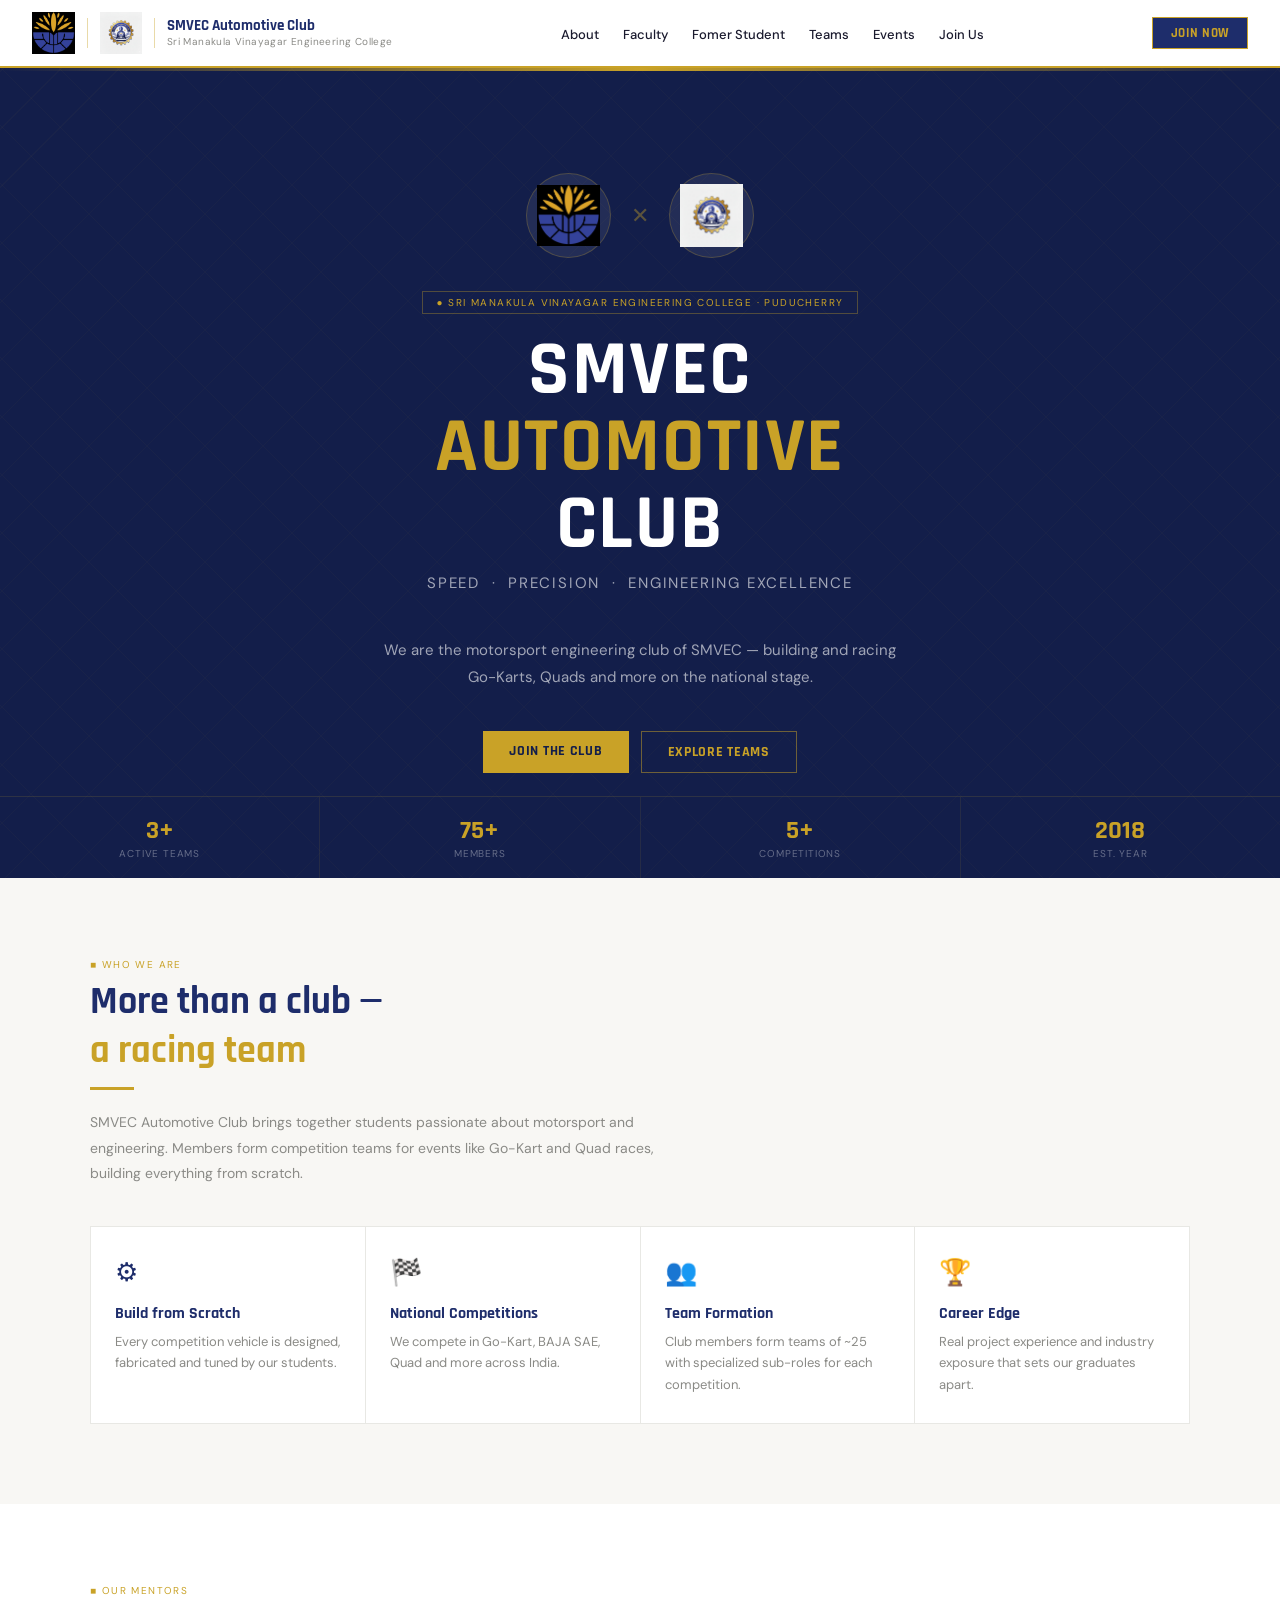
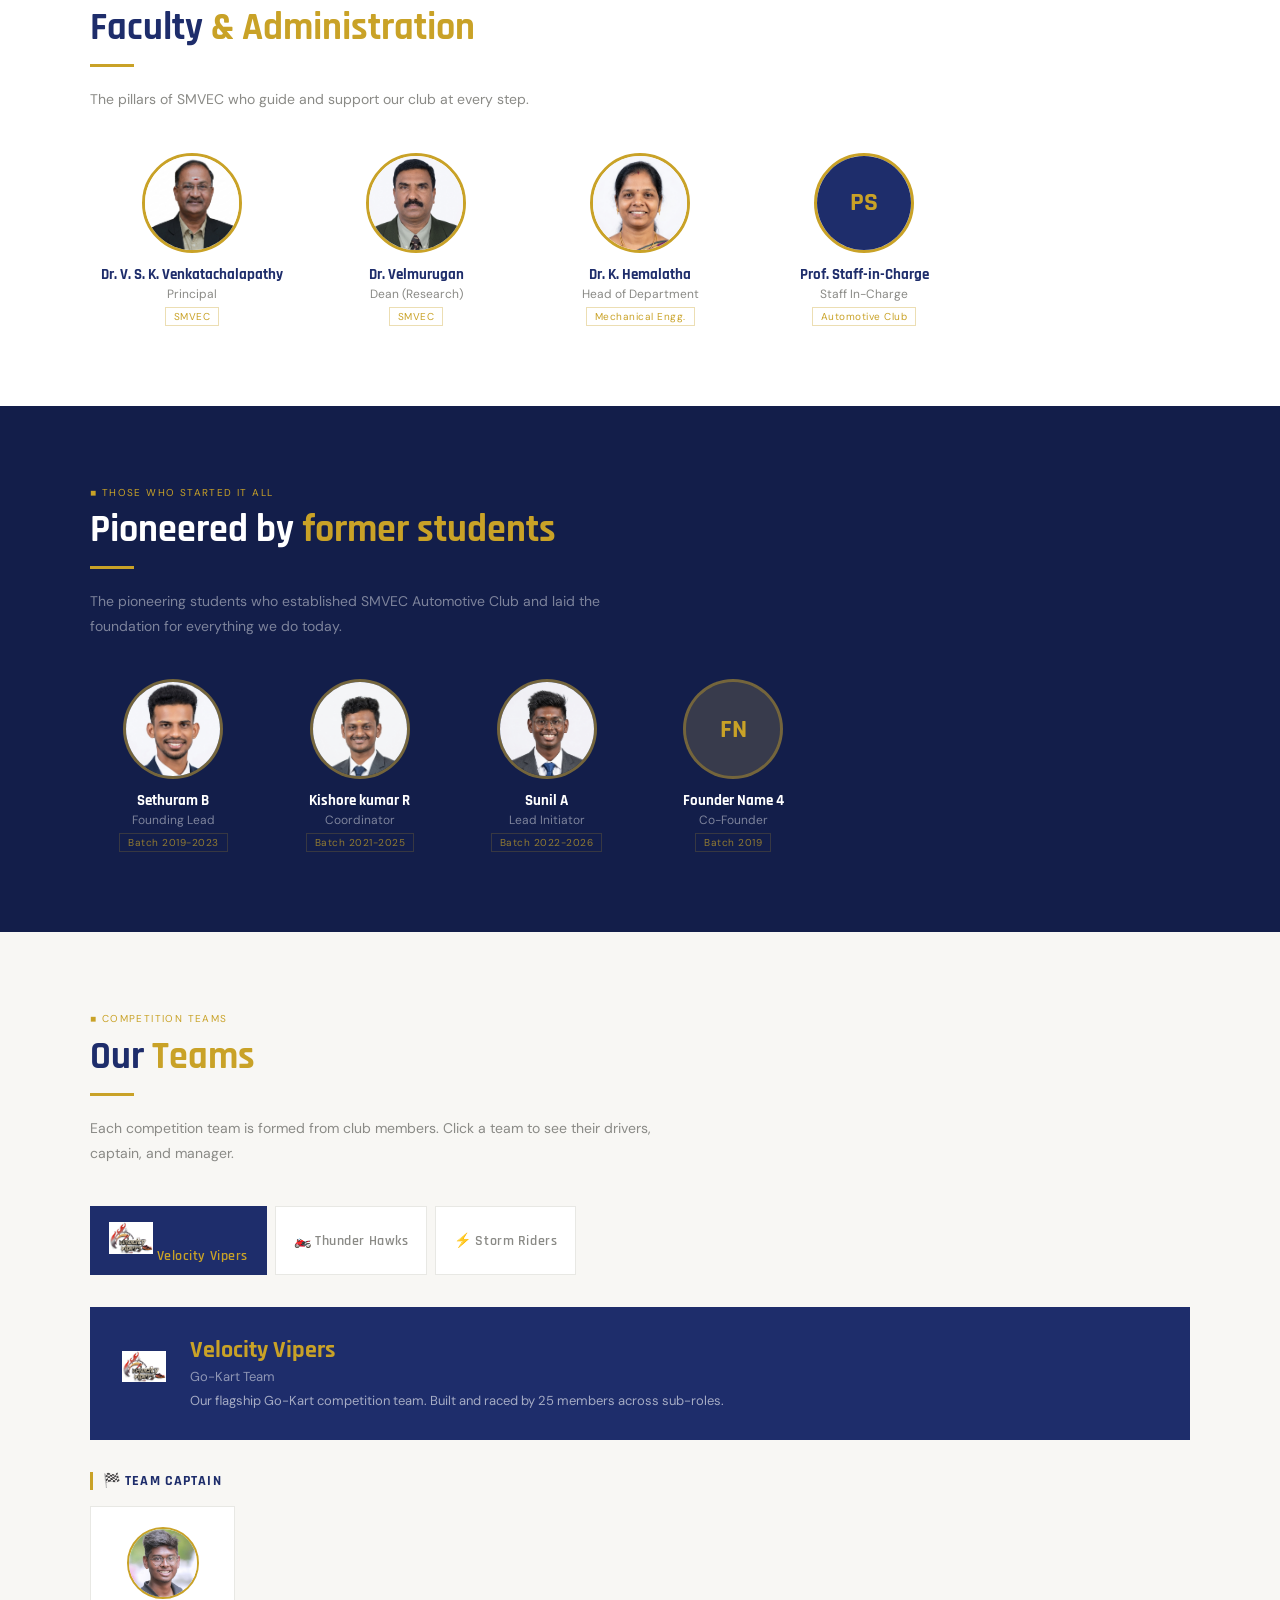
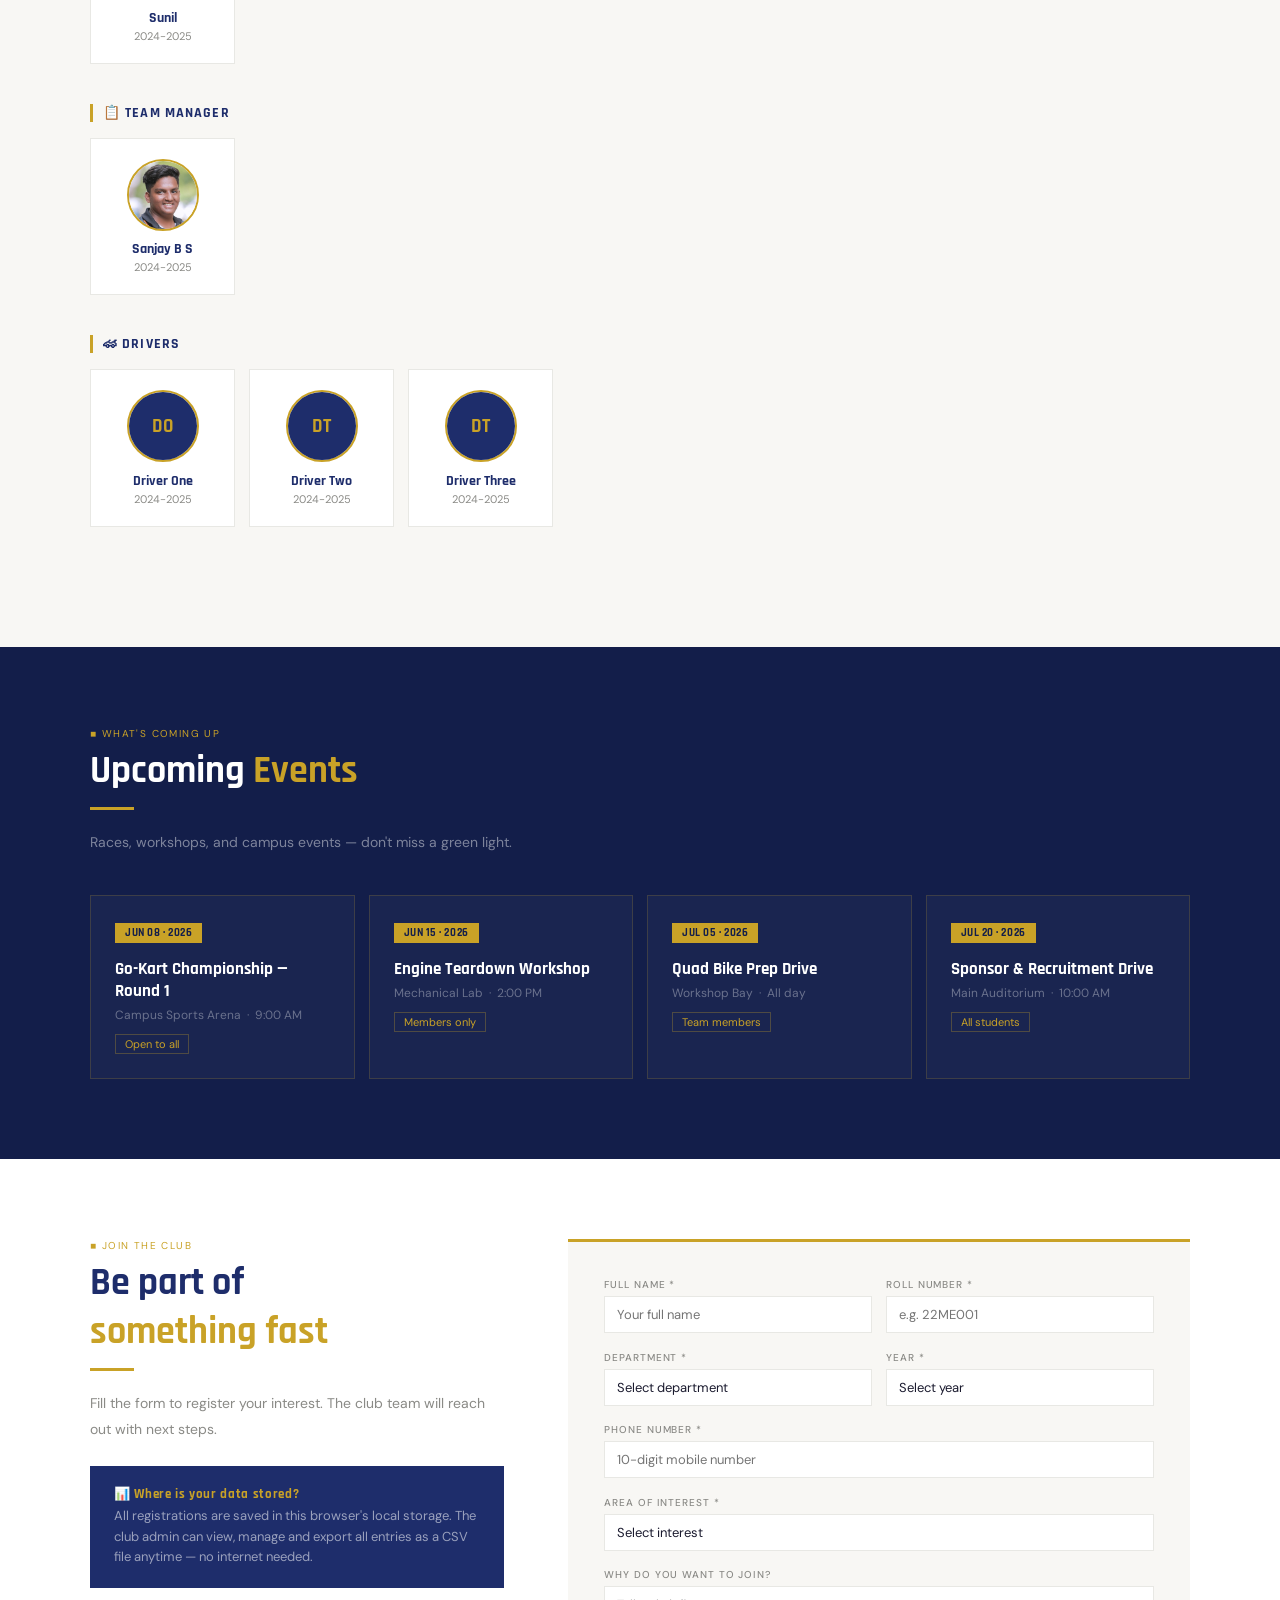
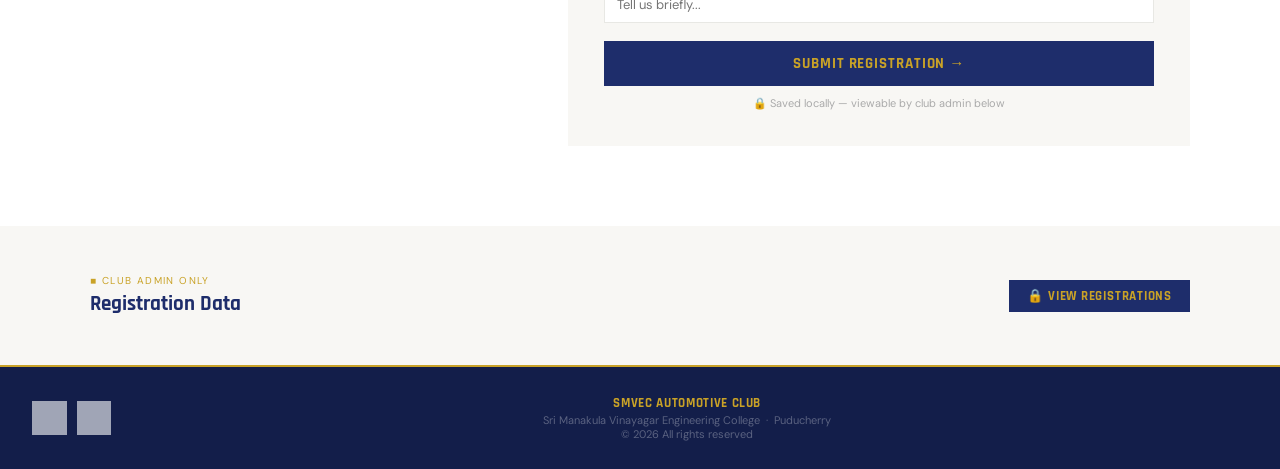
==== index.html @ b6ac3538 "Rename SMVEC_Automotive_Club.html to index.html" ====
<!DOCTYPE html>
<html lang="en">
<head>
<meta charset="UTF-8">
<meta name="viewport" content="width=device-width, initial-scale=1.0">
<title>SMVEC Automotive Club</title>
<link href="https://fonts.googleapis.com/css2?family=Rajdhani:wght@400;500;600;700&family=DM+Sans:wght@300;400;500&display=swap" rel="stylesheet">
<style>
:root {
  --navy: #1E2D6B;
  --navy-dark: #131e4a;
  --navy-light: #2a3d8f;
  --gold: #C9A227;
  --gold-light: #e8bf4a;
  --gold-pale: #fdf6e3;
  --white: #ffffff;
  --off-white: #f8f7f4;
  --gray-light: #e8e8e4;
  --gray-mid: #8a8a86;
  --text: #1a1a2e;
}
*{margin:0;padding:0;box-sizing:border-box;}
html{scroll-behavior:smooth;}
body{font-family:'DM Sans',sans-serif;background:var(--white);color:var(--text);overflow-x:hidden;}

/* NAV */
nav{
  position:fixed;top:0;left:0;right:0;z-index:1000;
  background:rgba(255,255,255,0.97);
  border-bottom:2px solid var(--gold);
  padding:0 2rem;
  display:flex;align-items:center;justify-content:space-between;
  height:68px;backdrop-filter:blur(8px);
}
.nav-left{display:flex;align-items:center;gap:12px;}
.nav-left img{height:42px;width:auto;object-fit:contain;}
.nav-sep{width:1px;height:30px;background:var(--gold);opacity:0.4;}
.nav-title{display:flex;flex-direction:column;}
.nav-title .cn{font-family:'Rajdhani',sans-serif;font-weight:700;font-size:15px;color:var(--navy);line-height:1.1;}
.nav-title .cc{font-size:10px;color:var(--gray-mid);letter-spacing:0.04em;}
.nav-links{display:flex;gap:1.5rem;list-style:none;}
.nav-links a{font-size:13px;font-weight:500;color:var(--text);text-decoration:none;transition:color 0.2s;}
.nav-links a:hover{color:var(--gold);}
.nav-cta{background:var(--navy);color:var(--gold);border:1px solid var(--gold);padding:7px 18px;font-family:'Rajdhani',sans-serif;font-weight:700;font-size:13px;letter-spacing:0.05em;cursor:pointer;text-decoration:none;transition:all 0.2s;}
.nav-cta:hover{background:var(--gold);color:var(--navy);}

/* HERO */
.hero{margin-top:68px;min-height:90vh;background:var(--navy-dark);position:relative;display:flex;align-items:center;justify-content:center;overflow:hidden;}
.hero-bg{position:absolute;inset:0;background-image:repeating-linear-gradient(45deg,transparent,transparent 40px,rgba(201,162,39,0.03) 40px,rgba(201,162,39,0.03) 41px),repeating-linear-gradient(-45deg,transparent,transparent 40px,rgba(201,162,39,0.03) 40px,rgba(201,162,39,0.03) 41px);}
.hero-topbar{position:absolute;top:0;left:0;right:0;height:3px;background:linear-gradient(90deg,transparent,var(--gold),transparent);}
.hero-content{position:relative;z-index:2;text-align:center;padding:4rem 2rem;max-width:820px;}
.hero-logos{display:flex;align-items:center;justify-content:center;gap:20px;margin-bottom:2rem;}
.hlw{width:85px;height:85px;background:rgba(255,255,255,0.07);border:1px solid rgba(201,162,39,0.25);border-radius:50%;display:flex;align-items:center;justify-content:center;padding:10px;}
.hlw img{width:100%;height:100%;object-fit:contain;}
.hero-x{color:var(--gold);font-size:22px;opacity:0.4;}
.hero-badge{display:inline-block;font-size:10px;letter-spacing:0.14em;color:var(--gold);border:1px solid rgba(201,162,39,0.35);padding:4px 14px;margin-bottom:1.2rem;text-transform:uppercase;}
.hero h1{font-family:'Rajdhani',sans-serif;font-weight:700;font-size:clamp(2.6rem,6vw,5rem);color:var(--white);line-height:1.0;margin-bottom:0.4rem;letter-spacing:0.02em;}
.hero h1 span{color:var(--gold);}
.hero-sub{font-size:12px;color:rgba(255,255,255,0.4);letter-spacing:0.12em;text-transform:uppercase;margin-bottom:1.2rem;}
.hero p{font-size:15px;color:rgba(255,255,255,0.6);line-height:1.8;max-width:540px;margin:0 auto 2.5rem;}
.hero-btns{display:flex;gap:12px;justify-content:center;flex-wrap:wrap;}
.btn-gold{background:var(--gold);color:var(--navy-dark);border:none;padding:11px 26px;font-family:'Rajdhani',sans-serif;font-weight:700;font-size:14px;letter-spacing:0.05em;cursor:pointer;text-decoration:none;display:inline-block;transition:all 0.2s;}
.btn-gold:hover{background:var(--gold-light);transform:translateY(-1px);}
.btn-ghost{background:transparent;color:var(--gold);border:1px solid rgba(201,162,39,0.5);padding:11px 26px;font-family:'Rajdhani',sans-serif;font-weight:700;font-size:14px;letter-spacing:0.05em;cursor:pointer;text-decoration:none;display:inline-block;transition:all 0.2s;}
.btn-ghost:hover{background:rgba(201,162,39,0.08);}
.hero-stats{position:absolute;bottom:0;left:0;right:0;display:flex;border-top:1px solid rgba(201,162,39,0.15);}
.hstat{flex:1;padding:1.1rem;text-align:center;border-right:1px solid rgba(201,162,39,0.1);}
.hstat:last-child{border-right:none;}
.hstat-n{font-family:'Rajdhani',sans-serif;font-weight:700;font-size:26px;color:var(--gold);}
.hstat-l{font-size:10px;color:rgba(255,255,255,0.35);letter-spacing:0.08em;text-transform:uppercase;}

/* COMMON SECTION */
.sec{padding:5rem 2rem;}
.sec-inner{max-width:1100px;margin:0 auto;}
.sec-tag{font-size:10px;letter-spacing:0.14em;text-transform:uppercase;color:var(--gold);margin-bottom:0.4rem;}
.sec-title{font-family:'Rajdhani',sans-serif;font-weight:700;font-size:clamp(1.8rem,3vw,2.5rem);color:var(--navy);margin-bottom:0.75rem;}
.sec-title span{color:var(--gold);}
.sec-line{width:44px;height:3px;background:var(--gold);margin:0.75rem 0 1.25rem;}
.sec-desc{font-size:14px;color:var(--gray-mid);line-height:1.8;max-width:580px;margin-bottom:2.5rem;}

/* ABOUT */
.about-sec{background:var(--off-white);}
.about-grid{display:grid;grid-template-columns:repeat(auto-fit,minmax(210px,1fr));gap:1px;background:var(--gray-light);border:1px solid var(--gray-light);}
.acard{background:var(--white);padding:1.75rem 1.5rem;transition:all 0.25s;cursor:default;}
.acard:hover{background:var(--navy);}
.acard:hover .acard-title{color:var(--gold);}
.acard:hover .acard-desc{color:rgba(255,255,255,0.55);}
.acard:hover .acard-icon{color:var(--gold-light);}
.acard-icon{font-size:26px;margin-bottom:0.9rem;color:var(--navy);transition:color 0.25s;}
.acard-title{font-family:'Rajdhani',sans-serif;font-weight:700;font-size:16px;color:var(--navy);margin-bottom:0.4rem;transition:color 0.25s;}
.acard-desc{font-size:13px;color:var(--gray-mid);line-height:1.65;transition:color 0.25s;}

/* FACULTY */
.faculty-sec{background:var(--white);}
.faculty-grid{display:grid;grid-template-columns:repeat(auto-fill,minmax(170px,1fr));gap:20px;}
.faculty-card{text-align:center;}
.photo-wrap{width:100px;height:100px;border-radius:50%;margin:0 auto 0.75rem;overflow:hidden;border:3px solid var(--gold);background:var(--off-white);display:flex;align-items:center;justify-content:center;position:relative;}
.photo-wrap img{width:100%;height:100%;object-fit:cover;}
.photo-placeholder{width:100%;height:100%;display:flex;align-items:center;justify-content:center;font-family:'Rajdhani',sans-serif;font-weight:700;font-size:26px;color:var(--gold);background:var(--navy);}
.fc-name{font-family:'Rajdhani',sans-serif;font-weight:700;font-size:15px;color:var(--navy);}
.fc-role{font-size:12px;color:var(--gray-mid);margin-top:2px;}
.fc-badge{display:inline-block;font-size:10px;color:var(--gold);border:1px solid rgba(201,162,39,0.35);padding:2px 8px;margin-top:5px;letter-spacing:0.05em;}

/* FOUNDERS */
.founders-sec{background:var(--navy-dark);}
.founders-sec .sec-title{color:var(--white);}
.founders-sec .sec-desc{color:rgba(255,255,255,0.45);}
.founders-grid{display:grid;grid-template-columns:repeat(auto-fill,minmax(150px,1fr));gap:20px;}
.founder-card{text-align:center;}
.founder-card .photo-wrap{border-color:rgba(201,162,39,0.5);background:rgba(255,255,255,0.05);}
.founder-card .photo-placeholder{background:rgba(201,162,39,0.15);color:var(--gold);}
.founder-card .fc-name{color:var(--white);}
.founder-card .fc-role{color:rgba(255,255,255,0.45);}
.founder-card .fc-badge{color:rgba(201,162,39,0.7);border-color:rgba(201,162,39,0.2);}

/* TEAMS */
.teams-sec{background:var(--off-white);}
.comp-tabs{display:flex;gap:8px;margin-bottom:2rem;flex-wrap:wrap;}
.comp-tab{padding:9px 18px;font-family:'Rajdhani',sans-serif;font-weight:600;font-size:14px;letter-spacing:0.04em;cursor:pointer;border:1px solid var(--gray-light);background:var(--white);color:var(--gray-mid);transition:all 0.2s;}
.comp-tab.active{background:var(--navy);color:var(--gold);border-color:var(--navy);}
.comp-tab:hover:not(.active){border-color:var(--gold);color:var(--navy);}
.comp-panel{display:none;}
.comp-panel.active{display:block;}
.comp-header{background:var(--navy);padding:1.75rem 2rem;margin-bottom:2rem;display:flex;align-items:center;gap:1.5rem;flex-wrap:wrap;}
.comp-header-icon{font-size:42px;}
.comp-header-info .comp-name{font-family:'Rajdhani',sans-serif;font-weight:700;font-size:24px;color:var(--gold);}
.comp-header-info .comp-type{font-size:13px;color:rgba(255,255,255,0.5);margin-top:3px;}
.comp-header-info .comp-desc{font-size:13px;color:rgba(255,255,255,0.6);margin-top:6px;max-width:580px;line-height:1.6;}
.subteam-section{margin-bottom:2.5rem;}
.subteam-label{font-family:'Rajdhani',sans-serif;font-weight:700;font-size:14px;letter-spacing:0.08em;text-transform:uppercase;color:var(--navy);border-left:3px solid var(--gold);padding-left:10px;margin-bottom:1rem;}
.members-grid{display:grid;grid-template-columns:repeat(auto-fill,minmax(140px,1fr));gap:14px;}
.mcard{background:var(--white);border:1px solid var(--gray-light);padding:1.25rem 1rem;text-align:center;transition:all 0.2s;}
.mcard:hover{border-color:var(--gold);transform:translateY(-2px);box-shadow:0 4px 14px rgba(201,162,39,0.1);}
.mcard .photo-wrap{width:72px;height:72px;border-width:2px;}
.mcard .photo-placeholder{font-size:20px;}
.mcard .fc-name{font-size:14px;}
.mcard .fc-role{font-size:11px;}
.mcard .fc-badge{font-size:10px;padding:2px 6px;}

/* EVENTS */
.events-sec{background:var(--navy-dark);}
.events-sec .sec-title{color:var(--white);}
.events-sec .sec-desc{color:rgba(255,255,255,0.45);}
.events-grid{display:grid;grid-template-columns:repeat(auto-fit,minmax(260px,1fr));gap:14px;}
.ecard{border:1px solid rgba(201,162,39,0.2);padding:1.5rem;background:rgba(255,255,255,0.03);transition:all 0.2s;}
.ecard:hover{border-color:var(--gold);background:rgba(201,162,39,0.05);}
.edate{display:inline-block;background:var(--gold);color:var(--navy-dark);font-family:'Rajdhani',sans-serif;font-weight:700;font-size:11px;padding:3px 10px;letter-spacing:0.05em;margin-bottom:0.9rem;}
.etitle{font-family:'Rajdhani',sans-serif;font-weight:700;font-size:17px;color:var(--white);margin-bottom:0.3rem;}
.emeta{font-size:12px;color:rgba(255,255,255,0.35);margin-bottom:0.6rem;}
.etag{font-size:11px;color:var(--gold);border:1px solid rgba(201,162,39,0.3);padding:2px 9px;display:inline-block;}

/* REGISTER */
.reg-sec{background:var(--white);}
.reg-wrap{display:grid;grid-template-columns:1fr 1.5fr;gap:4rem;align-items:start;}
.reg-info .sec-title{color:var(--navy);}
.reg-note{background:var(--navy);padding:1.25rem 1.5rem;margin-top:1.5rem;}
.reg-note strong{font-family:'Rajdhani',sans-serif;font-size:13px;color:var(--gold);display:block;letter-spacing:0.05em;margin-bottom:4px;}
.reg-note p{font-size:13px;color:rgba(255,255,255,0.55);margin:0;line-height:1.6;}
.form-card{background:var(--off-white);padding:2.25rem;border-top:3px solid var(--gold);}
.frow{display:grid;grid-template-columns:1fr 1fr;gap:14px;}
.fg{margin-bottom:1.1rem;}
.flabel{font-size:10px;font-weight:500;letter-spacing:0.09em;text-transform:uppercase;color:var(--gray-mid);display:block;margin-bottom:5px;}
.finput,.fselect{width:100%;padding:9px 12px;border:1px solid var(--gray-light);background:var(--white);font-size:13px;color:var(--text);font-family:'DM Sans',sans-serif;outline:none;transition:border-color 0.2s;appearance:none;border-radius:0;}
.finput:focus,.fselect:focus{border-color:var(--gold);}
.fsub{width:100%;padding:13px;background:var(--navy);color:var(--gold);border:none;font-family:'Rajdhani',sans-serif;font-weight:700;font-size:15px;letter-spacing:0.06em;cursor:pointer;transition:all 0.2s;}
.fsub:hover{background:var(--gold);color:var(--navy);}
.fsub:disabled{opacity:0.5;cursor:not-allowed;}
.fsuccess{display:none;text-align:center;padding:2.5rem 1.5rem;background:#f0faf4;border:1px solid #b8e5cc;}
.fsuccess .ck{font-size:44px;margin-bottom:0.5rem;}
.fsuccess h3{font-family:'Rajdhani',sans-serif;font-weight:700;font-size:22px;color:#1a6b3a;}
.fsuccess p{font-size:13px;color:#3a8a54;margin-top:5px;}

/* ADMIN PANEL */
.admin-sec{background:var(--off-white);padding:3rem 2rem;}
.admin-inner{max-width:1100px;margin:0 auto;}
.admin-toggle{font-family:'Rajdhani',sans-serif;font-weight:700;font-size:13px;letter-spacing:0.06em;background:var(--navy);color:var(--gold);border:none;padding:8px 18px;cursor:pointer;}
.admin-panel{display:none;margin-top:1.5rem;}
.admin-panel.open{display:block;}
.reg-table{width:100%;border-collapse:collapse;font-size:13px;background:var(--white);}
.reg-table th{background:var(--navy);color:var(--gold);font-family:'Rajdhani',sans-serif;font-weight:700;font-size:12px;letter-spacing:0.07em;padding:10px 12px;text-align:left;}
.reg-table td{padding:9px 12px;border-bottom:1px solid var(--gray-light);color:var(--text);vertical-align:top;}
.reg-table tr:hover td{background:var(--gold-pale);}
.admin-actions{display:flex;gap:10px;margin-bottom:1rem;flex-wrap:wrap;}
.admin-btn{font-family:'Rajdhani',sans-serif;font-weight:700;font-size:12px;letter-spacing:0.06em;padding:7px 16px;border:none;cursor:pointer;}
.admin-btn.clear{background:#c0392b;color:#fff;}
.admin-btn.export{background:var(--navy);color:var(--gold);}
.admin-empty{text-align:center;padding:2rem;color:var(--gray-mid);font-size:14px;}

/* FOOTER */
footer{background:var(--navy-dark);border-top:2px solid var(--gold);padding:1.75rem 2rem;display:flex;align-items:center;justify-content:space-between;flex-wrap:wrap;gap:1rem;}
.footer-logos{display:flex;align-items:center;gap:10px;}
.footer-logos img{height:34px;object-fit:contain;filter:brightness(0) invert(1);opacity:0.6;}
.footer-text{font-size:11px;color:rgba(255,255,255,0.3);text-align:center;flex:1;}
.footer-text strong{color:var(--gold);font-family:'Rajdhani',sans-serif;font-size:13px;letter-spacing:0.05em;display:block;margin-bottom:2px;}

@media(max-width:768px){
  .nav-links{display:none;}
  .reg-wrap{grid-template-columns:1fr;gap:2rem;}
  .frow{grid-template-columns:1fr;}
  .hero-stats{position:static;flex-wrap:wrap;}
  .hstat{flex:1 1 50%;}
}
</style>
</head>
<body>

<!-- NAV -->
<nav>
  <div class="nav-left">
    <img src="[data-uri]" alt="SMVEC">
    <div class="nav-sep"></div>
    <img src="[data-uri]" alt="Club">
    <div class="nav-sep"></div>
    <div class="nav-title">
      <span class="cn">SMVEC Automotive Club</span>
      <span class="cc">Sri Manakula Vinayagar Engineering College</span>
    </div>
  </div>
  <ul class="nav-links">
    <li><a href="#about">About</a></li>
    <li><a href="#faculty">Faculty</a></li>
    <li><a href="#founders">Fomer Student</a></li>
    <li><a href="#teams">Teams</a></li>
    <li><a href="#events">Events</a></li>
    <li><a href="#register">Join Us</a></li>
  </ul>
  <a href="#register" class="nav-cta">JOIN NOW</a>
</nav>

<!-- HERO -->
<section class="hero" id="home">
  <div class="hero-bg"></div>
  <div class="hero-topbar"></div>
  <div class="hero-content">
    <div class="hero-logos">
      <div class="hlw"><img src="[data-uri]" alt="SMVEC"></div>
      <span class="hero-x">&#10005;</span>
      <div class="hlw"><img src="[data-uri]" alt="Club"></div>
    </div>
    <div class="hero-badge">&#9679; Sri Manakula Vinayagar Engineering College · Puducherry</div>
    <h1>SMVEC<br><span>AUTOMOTIVE</span><br>CLUB</h1>
    <p class="hero-sub">Speed &nbsp;·&nbsp; Precision &nbsp;·&nbsp; Engineering Excellence</p>
    <p>We are the motorsport engineering club of SMVEC — building and racing Go-Karts, Quads and more on the national stage.</p>
    <div class="hero-btns">
      <a href="#register" class="btn-gold">JOIN THE CLUB</a>
      <a href="#teams" class="btn-ghost">EXPLORE TEAMS</a>
    </div>
  </div>
  <div class="hero-stats">
    <div class="hstat"><div class="hstat-n">3+</div><div class="hstat-l">Active Teams</div></div>
    <div class="hstat"><div class="hstat-n">75+</div><div class="hstat-l">Members</div></div>
    <div class="hstat"><div class="hstat-n">5+</div><div class="hstat-l">Competitions</div></div>
    <div class="hstat"><div class="hstat-n">2018</div><div class="hstat-l">Est. Year</div></div>
  </div>
</section>

<!-- ABOUT -->
<section class="sec about-sec" id="about">
  <div class="sec-inner">
    <div class="sec-tag">&#9632; Who we are</div>
    <h2 class="sec-title">More than a club —<br><span>a racing team</span></h2>
    <div class="sec-line"></div>
    <p class="sec-desc">SMVEC Automotive Club brings together students passionate about motorsport and engineering. Members form competition teams for events like Go-Kart and Quad races, building everything from scratch.</p>
    <div class="about-grid">
      <div class="acard"><div class="acard-icon">&#9881;</div><div class="acard-title">Build from Scratch</div><div class="acard-desc">Every competition vehicle is designed, fabricated and tuned by our students.</div></div>
      <div class="acard"><div class="acard-icon">&#127937;</div><div class="acard-title">National Competitions</div><div class="acard-desc">We compete in Go-Kart, BAJA SAE, Quad and more across India.</div></div>
      <div class="acard"><div class="acard-icon">&#128101;</div><div class="acard-title">Team Formation</div><div class="acard-desc">Club members form teams of ~25 with specialized sub-roles for each competition.</div></div>
      <div class="acard"><div class="acard-icon">&#127942;</div><div class="acard-title">Career Edge</div><div class="acard-desc">Real project experience and industry exposure that sets our graduates apart.</div></div>
    </div>
  </div>
</section>

<!-- FACULTY -->
<section class="sec faculty-sec" id="faculty">
  <div class="sec-inner">
    <div class="sec-tag">&#9632; Our mentors</div>
    <h2 class="sec-title">Faculty <span>& Administration</span></h2>
    <div class="sec-line"></div>
    <p class="sec-desc">The pillars of SMVEC who guide and support our club at every step.</p>
    <div class="faculty-grid" id="faculty-grid"></div>
  </div>
</section>

<!-- FOUNDERS -->
<section class="sec founders-sec" id="founders">
  <div class="sec-inner">
    <div class="sec-tag">&#9632; Those who started it all</div>
    <h2 class="sec-title">Pioneered by  <span>former students</span></h2>
    <div class="sec-line"></div>
    <p class="sec-desc">The pioneering students who established SMVEC Automotive Club and laid the foundation for everything we do today.</p>
    <div class="founders-grid" id="founders-grid"></div>
  </div>
</section>

<!-- TEAMS -->
<section class="sec teams-sec" id="teams">
  <div class="sec-inner">
    <div class="sec-tag">&#9632; Competition teams</div>
    <h2 class="sec-title">Our <span>Teams</span></h2>
    <div class="sec-line"></div>
    <p class="sec-desc">Each competition team is formed from club members. Click a team to see their drivers, captain, and manager.</p>
    <div class="comp-tabs" id="comp-tabs"></div>
    <div id="comp-panels"></div>
  </div>
</section>

<!-- EVENTS -->
<section class="sec events-sec" id="events">
  <div class="sec-inner">
    <div class="sec-tag">&#9632; What's coming up</div>
    <h2 class="sec-title">Upcoming <span>Events</span></h2>
    <div class="sec-line"></div>
    <p class="sec-desc">Races, workshops, and campus events — don't miss a green light.</p>
    <div class="events-grid">
      <div class="ecard"><div class="edate">JUN 08 · 2026</div><div class="etitle">Go-Kart Championship — Round 1</div><div class="emeta">Campus Sports Arena &nbsp;·&nbsp; 9:00 AM</div><span class="etag">Open to all</span></div>
      <div class="ecard"><div class="edate">JUN 15 · 2026</div><div class="etitle">Engine Teardown Workshop</div><div class="emeta">Mechanical Lab &nbsp;·&nbsp; 2:00 PM</div><span class="etag">Members only</span></div>
      <div class="ecard"><div class="edate">JUL 05 · 2026</div><div class="etitle">Quad Bike Prep Drive</div><div class="emeta">Workshop Bay &nbsp;·&nbsp; All day</div><span class="etag">Team members</span></div>
      <div class="ecard"><div class="edate">JUL 20 · 2026</div><div class="etitle">Sponsor &amp; Recruitment Drive</div><div class="emeta">Main Auditorium &nbsp;·&nbsp; 10:00 AM</div><span class="etag">All students</span></div>
    </div>
  </div>
</section>

<!-- REGISTER -->
<section class="sec reg-sec" id="register">
  <div class="sec-inner">
    <div class="reg-wrap">
      <div class="reg-info">
        <div class="sec-tag">&#9632; Join the club</div>
        <h2 class="sec-title">Be part of<br><span>something fast</span></h2>
        <div class="sec-line"></div>
        <p class="sec-desc" style="margin-bottom:0">Fill the form to register your interest. The club team will reach out with next steps.</p>
        <div class="reg-note">
          <strong>&#128202; Where is your data stored?</strong>
          <p>All registrations are saved in this browser's local storage. The club admin can view, manage and export all entries as a CSV file anytime — no internet needed.</p>
        </div>
      </div>
      <div class="form-card">
        <div id="form-area">
          <div class="frow">
            <div class="fg"><label class="flabel">Full Name *</label><input type="text" class="finput" id="f-name" placeholder="Your full name"></div>
            <div class="fg"><label class="flabel">Roll Number *</label><input type="text" class="finput" id="f-roll" placeholder="e.g. 22ME001"></div>
          </div>
          <div class="frow">
            <div class="fg"><label class="flabel">Department *</label>
              <select class="fselect" id="f-dept">
                <option value="">Select department</option>
                <option>Mechanical Engineering</option>
                <option>Electronics &amp; Communication</option>
                <option>Computer Science</option>
                <option>Electrical Engineering</option>
                <option>Civil Engineering</option>
                <option>Other</option>
              </select>
            </div>
            <div class="fg"><label class="flabel">Year *</label>
              <select class="fselect" id="f-year">
                <option value="">Select year</option>
                <option>1st Year</option><option>2nd Year</option><option>3rd Year</option><option>4th Year</option>
              </select>
            </div>
          </div>
          <div class="fg"><label class="flabel">Phone Number *</label><input type="tel" class="finput" id="f-phone" placeholder="10-digit mobile number"></div>
          <div class="fg"><label class="flabel">Area of Interest *</label>
            <select class="fselect" id="f-interest">
              <option value="">Select interest</option>
              <option>Driving / Racing</option>
              <option>Engine &amp; Mechanical</option>
              <option>Suspension &amp; Chassis</option>
              <option>Electronics</option>
              <option>Design &amp; Aerodynamics</option>
              <option>Management &amp; Media</option>
            </select>
          </div>
          <div class="fg"><label class="flabel">Why do you want to join?</label><input type="text" class="finput" id="f-why" placeholder="Tell us briefly..."></div>
          <button class="fsub" id="submit-btn" onclick="submitForm()">SUBMIT REGISTRATION &#8594;</button>
          <p style="font-size:11px;color:#aaa;text-align:center;margin-top:10px;">&#128274; Saved locally — viewable by club admin below</p>
        </div>
        <div class="fsuccess" id="form-success">
          <div class="ck">&#9989;</div>
          <h3>Registration Received!</h3>
          <p>We'll contact you soon. Welcome to SMVEC Automotive Club!</p>
          <button class="btn-gold" style="margin-top:1rem;border:none;cursor:pointer;" onclick="resetForm()">Register Another</button>
        </div>
      </div>
    </div>
  </div>
</section>

<!-- ADMIN -->
<section class="admin-sec" id="admin">
  <div class="admin-inner">
    <div style="display:flex;align-items:center;justify-content:space-between;flex-wrap:wrap;gap:1rem;">
      <div>
        <div class="sec-tag" style="margin-bottom:4px;">&#9632; Club admin only</div>
        <h3 style="font-family:'Rajdhani',sans-serif;font-weight:700;font-size:1.3rem;color:var(--navy);">Registration Data</h3>
      </div>
      <button class="admin-toggle" onclick="toggleAdmin()">&#128274; VIEW REGISTRATIONS</button>
    </div>
    <div class="admin-panel" id="admin-panel">
      <div class="admin-actions">
        <button class="admin-btn export" onclick="exportCSV()">&#8659; EXPORT AS CSV</button>
        <button class="admin-btn clear" onclick="clearData()">&#128465; CLEAR ALL DATA</button>
      </div>
      <div id="reg-table-wrap"></div>
    </div>
  </div>
</section>

<!-- FOOTER -->
<footer>
  <div class="footer-logos">
    <img src="[data-uri]" alt="SMVEC">
    <img src="[data-uri]" alt="Club">
  </div>
  <div class="footer-text">
    <strong>SMVEC AUTOMOTIVE CLUB</strong>
    Sri Manakula Vinayagar Engineering College &nbsp;·&nbsp; Puducherry<br>
    &copy; 2026 All rights reserved
  </div>
</footer>

<script>
// ============================================================
// ✏️  EDIT ALL YOUR DATA HERE — no coding knowledge needed
// ============================================================

// --- FACULTY (add photo URLs or leave photo:"" for initials) ---
const FACULTY = [
  { name:"Dr. V. S. K. Venkatachalapathy",    role:"Principal",         dept:"SMVEC",              photo:"principal.png" },
  { name:"Dr. Velmurugan",         role:"Dean (Research)",  dept:"SMVEC",              photo:"dean.png" },
  { name:"Dr. K. Hemalatha",          role:"Head of Department",dept:"Mechanical Engg.",   photo:"hod.png" },
  { name:"Prof. Staff-in-Charge", role:"Staff In-Charge",   dept:"Automotive Club",    photo:"" },
];

// --- FOUNDERS (students who started the club) ---
const FOUNDERS = [
  { name:"Sethuram B", role:"Founding Lead", batch:"Batch 2019-2023", photo:"sethuram.png" },
  { name:"Kishore kumar R", role:"Coordinator", batch:"Batch 2021-2025", photo:"kishore.png" },
  { name:"Sunil A", role:"Lead Initiator", batch:"Batch 2022-2026", photo:"sunil.png" },
  { name:"Founder Name 4", role:"Co-Founder", batch:"Batch 2019", photo:"" },
];

// --- COMPETITION TEAMS ---
// Each team has: name, type (competition), icon (emoji), description
// Sub-roles: captain (1 person), manager (1 person), drivers (array)
const TEAMS = [
  {
    id: "vipers",
    name: "Velocity Vipers",
    type: "Go-Kart Team",
    icon: "<img src='VV.jpg' style='width:44px;height:44px;object-fit:contain;'>",
    desc: "Our flagship Go-Kart competition team. Built and raced by 25 members across sub-roles.",
    captain:  { name:"Sunil",  roll:"2024-2025", photo:"sunil.jpeg" },
    manager:  { name:"Sanjay B S",  roll:"2024-2025", photo:"sanjay.jpeg" },
    drivers: [
      { name:"Driver One",   roll:"2024-2025", photo:"" },
      { name:"Driver Two",   roll:"2024-2025", photo:"" },
      { name:"Driver Three", roll:"2024-2025", photo:"" },
    ],
  },
  {
    id: "thunder",
    name: "Thunder Hawks",
    type: "Quad Bike Team",
    icon: "🏍️",
    desc: "Our Quad Bike competition team competing in off-road national championships.",
    captain:  { name:"Captain Name",  roll:"22ME010", photo:"" },
    manager:  { name:"Manager Name",  roll:"22ME011", photo:"" },
    drivers: [
      { name:"Driver One",   roll:"22ME012", photo:"" },
      { name:"Driver Two",   roll:"23ME013", photo:"" },
    ],
  },
  {
    id: "storm",
    name: "Storm Riders",
    type: "Go-Kart Team",
    icon: "⚡",
    desc: "Our second Go-Kart team, developed from top-performing junior members.",
    captain:  { name:"Captain Name",  roll:"23ME020", photo:"" },
    manager:  { name:"Manager Name",  roll:"23ME021", photo:"" },
    drivers: [
      { name:"Driver One",   roll:"23ME022", photo:"" },
      { name:"Driver Two",   roll:"23ME023", photo:"" },
    ],
  },
];

// ============================================================
// 🔧  ENGINE — do not edit below unless you know JS
// ============================================================

function initials(n){ return n.split(' ').map(w=>w[0]).join('').substring(0,2).toUpperCase(); }

function photoCard(p, size){
  const s = size||100;
  if(p.photo) return `<img src="${p.photo}" alt="${p.name}" style="width:100%;height:100%;object-fit:cover;">`;
  return `<div class="photo-placeholder" style="font-size:${Math.round(s*0.26)}px">${initials(p.name)}</div>`;
}

function renderFaculty(){
  document.getElementById('faculty-grid').innerHTML = FACULTY.map(f=>`
    <div class="faculty-card">
      <div class="photo-wrap">${photoCard(f,100)}</div>
      <div class="fc-name">${f.name}</div>
      <div class="fc-role">${f.role}</div>
      <span class="fc-badge">${f.dept}</span>
    </div>`).join('');
}

function renderFounders(){
  document.getElementById('founders-grid').innerHTML = FOUNDERS.map(f=>`
    <div class="founder-card">
      <div class="photo-wrap">${photoCard(f,100)}</div>
      <div class="fc-name">${f.name}</div>
      <div class="fc-role">${f.role}</div>
      <span class="fc-badge">${f.batch}</span>
    </div>`).join('');
}

function memberCard(m){
  return `<div class="mcard">
    <div class="photo-wrap" style="width:72px;height:72px;margin:0 auto 0.6rem;">${photoCard(m,72)}</div>
    <div class="fc-name">${m.name}</div>
    <div class="fc-role">${m.roll}</div>
  </div>`;
}

function renderTeams(){
  const tabsEl = document.getElementById('comp-tabs');
  const panelsEl = document.getElementById('comp-panels');
  tabsEl.innerHTML = TEAMS.map((t,i)=>`
    <button class="comp-tab${i===0?' active':''}" onclick="showTeam('${t.id}',this)">${t.icon} ${t.name}</button>`).join('');
  panelsEl.innerHTML = TEAMS.map((t,i)=>`
    <div class="comp-panel${i===0?' active':''}" id="panel-${t.id}">
      <div class="comp-header">
        <div style="font-size:44px;">${t.icon}</div>
        <div class="comp-header-info">
          <div class="comp-name">${t.name}</div>
          <div class="comp-type">${t.type}</div>
          <div class="comp-desc">${t.desc}</div>
        </div>
      </div>
      <div class="subteam-section">
        <div class="subteam-label">&#127937; Team Captain</div>
        <div class="members-grid">${memberCard(t.captain)}</div>
      </div>
      <div class="subteam-section">
        <div class="subteam-label">&#128203; Team Manager</div>
        <div class="members-grid">${memberCard(t.manager)}</div>
      </div>
      <div class="subteam-section">
        <div class="subteam-label">&#127950; Drivers</div>
        <div class="members-grid">${t.drivers.map(memberCard).join('')}</div>
      </div>
    </div>`).join('');
}

function showTeam(id, btn){
  document.querySelectorAll('.comp-panel').forEach(p=>p.classList.remove('active'));
  document.querySelectorAll('.comp-tab').forEach(t=>t.classList.remove('active'));
  document.getElementById('panel-'+id).classList.add('active');
  btn.classList.add('active');
}

// --- REGISTRATION ---
function submitForm(){
  const name=document.getElementById('f-name').value.trim();
  const roll=document.getElementById('f-roll').value.trim();
  const dept=document.getElementById('f-dept').value;
  const year=document.getElementById('f-year').value;
  const phone=document.getElementById('f-phone').value.trim();
  const interest=document.getElementById('f-interest').value;
  const why=document.getElementById('f-why').value.trim();
  if(!name||!roll||!dept||!year||!phone||!interest){ alert('Please fill all required fields.'); return; }
  const btn=document.getElementById('submit-btn');
  btn.disabled=true; btn.textContent='Saving...';
  const entry={ name,roll,dept,year,phone,interest,why,time:new Date().toLocaleString('en-IN') };
  const saved=JSON.parse(localStorage.getItem('smvec_regs')||'[]');
  saved.push(entry);
  localStorage.setItem('smvec_regs',JSON.stringify(saved));
  setTimeout(()=>{
    document.getElementById('form-area').style.display='none';
    document.getElementById('form-success').style.display='block';
  },600);
}

function resetForm(){
  ['f-name','f-roll','f-phone','f-why'].forEach(id=>document.getElementById(id).value='');
  ['f-dept','f-year','f-interest'].forEach(id=>document.getElementById(id).value='');
  document.getElementById('form-area').style.display='block';
  document.getElementById('form-success').style.display='none';
  document.getElementById('submit-btn').disabled=false;
  document.getElementById('submit-btn').textContent='SUBMIT REGISTRATION →';
}

// --- ADMIN PANEL ---
function toggleAdmin(){
  const panel=document.getElementById('admin-panel');
  panel.classList.toggle('open');
  if(panel.classList.contains('open')) renderTable();
}

function renderTable(){
  const data=JSON.parse(localStorage.getItem('smvec_regs')||'[]');
  const wrap=document.getElementById('reg-table-wrap');
  if(!data.length){ wrap.innerHTML='<div class="admin-empty">No registrations yet.</div>'; return; }
  wrap.innerHTML=`<p style="font-size:13px;color:var(--gray-mid);margin-bottom:0.75rem;">Total: <strong>${data.length}</strong> registrations</p>
  <div style="overflow-x:auto;"><table class="reg-table">
    <thead><tr><th>#</th><th>Name</th><th>Roll No</th><th>Dept</th><th>Year</th><th>Phone</th><th>Interest</th><th>Why</th><th>Time</th></tr></thead>
    <tbody>${data.map((r,i)=>`<tr><td>${i+1}</td><td>${r.name}</td><td>${r.roll}</td><td>${r.dept}</td><td>${r.year}</td><td>${r.phone}</td><td>${r.interest}</td><td>${r.why||'—'}</td><td>${r.time}</td></tr>`).join('')}</tbody>
  </table></div>`;
}

function exportCSV(){
  const data=JSON.parse(localStorage.getItem('smvec_regs')||'[]');
  if(!data.length){ alert('No data to export.'); return; }
  const headers=['#','Name','Roll No','Department','Year','Phone','Interest','Why','Timestamp'];
  const rows=data.map((r,i)=>[i+1,r.name,r.roll,r.dept,r.year,r.phone,r.interest,r.why||'',r.time]);
  const csv=[headers,...rows].map(r=>r.map(v=>`"${String(v).replace(/"/g,'""')}"`).join(',')).join('\n');
  const a=document.createElement('a');
  a.href='data:text/csv;charset=utf-8,'+encodeURIComponent(csv);
  a.download='SMVEC_Automotive_Registrations.csv';
  a.click();
}

function clearData(){
  if(confirm('Clear ALL registration data? This cannot be undone.')){
    localStorage.removeItem('smvec_regs');
    renderTable();
  }
}

// --- INIT ---
renderFaculty();
renderFounders();
renderTeams();
</script>
</body>
</html>
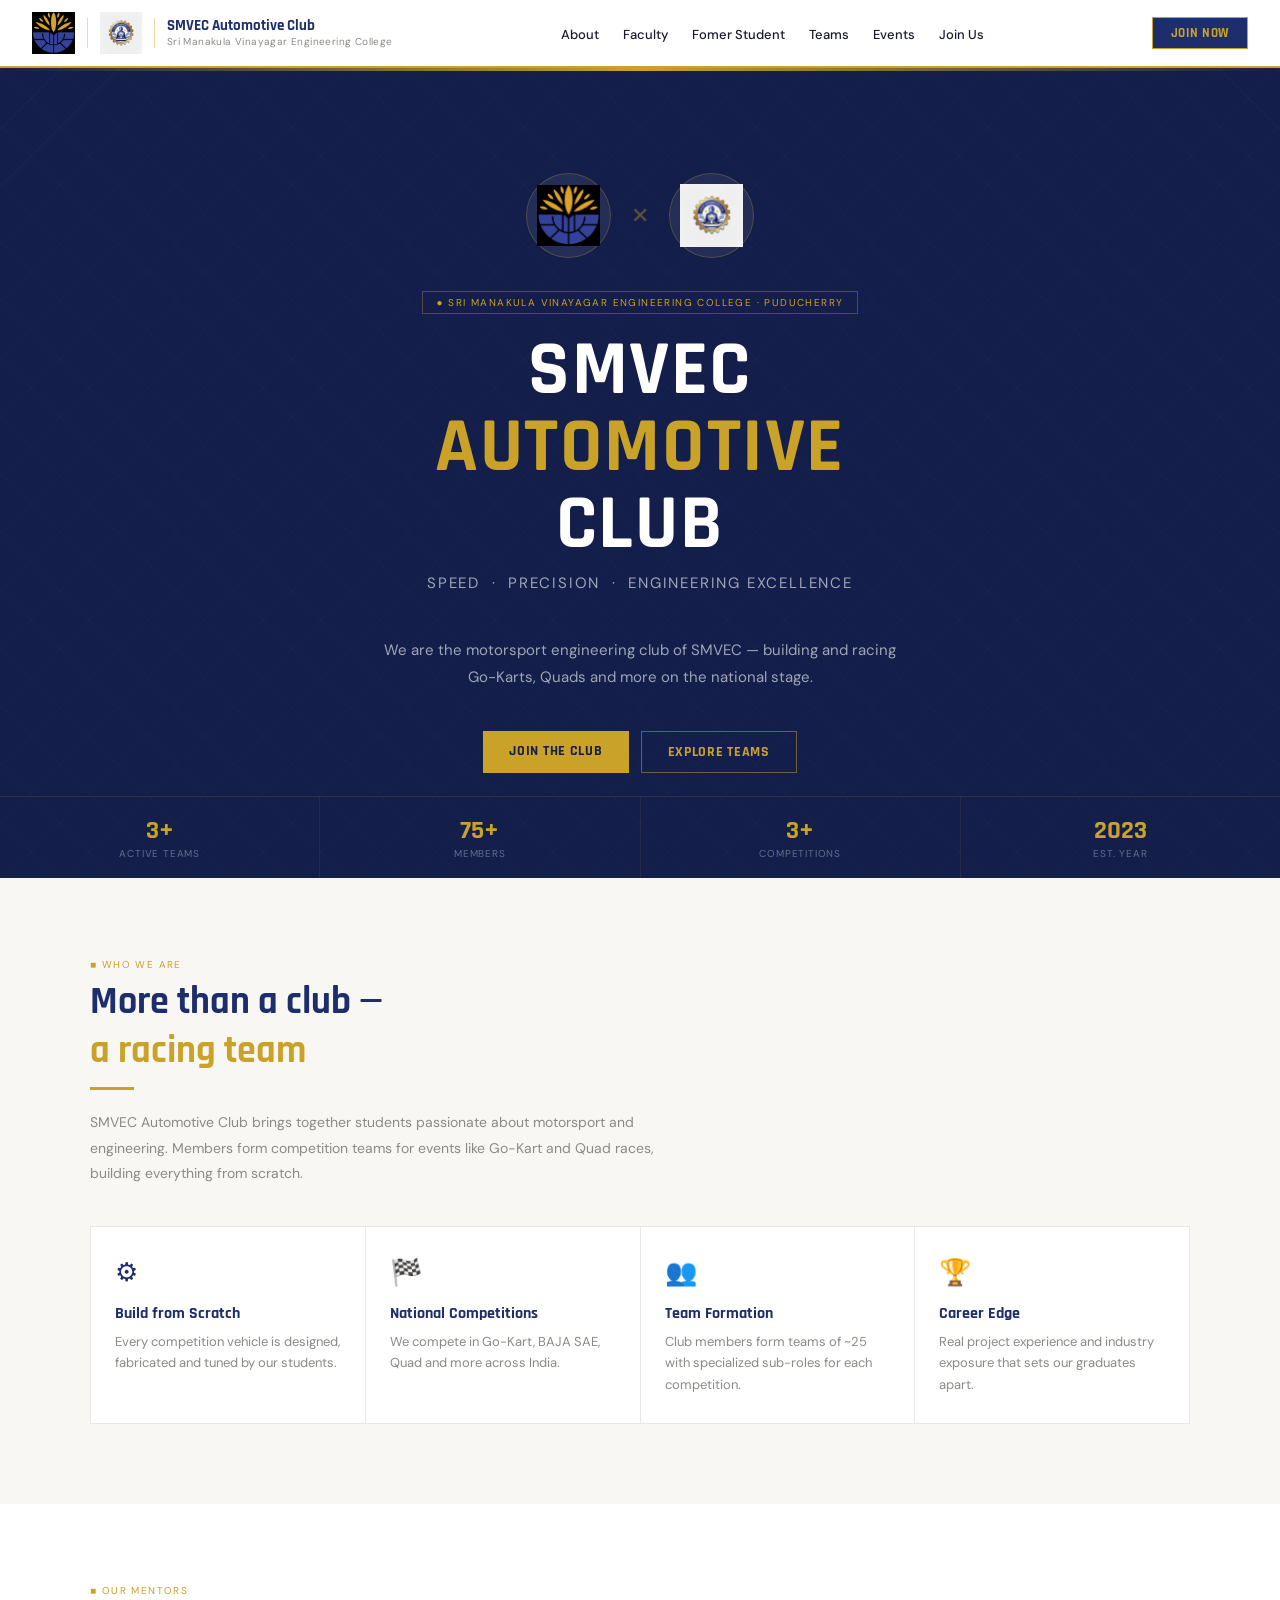
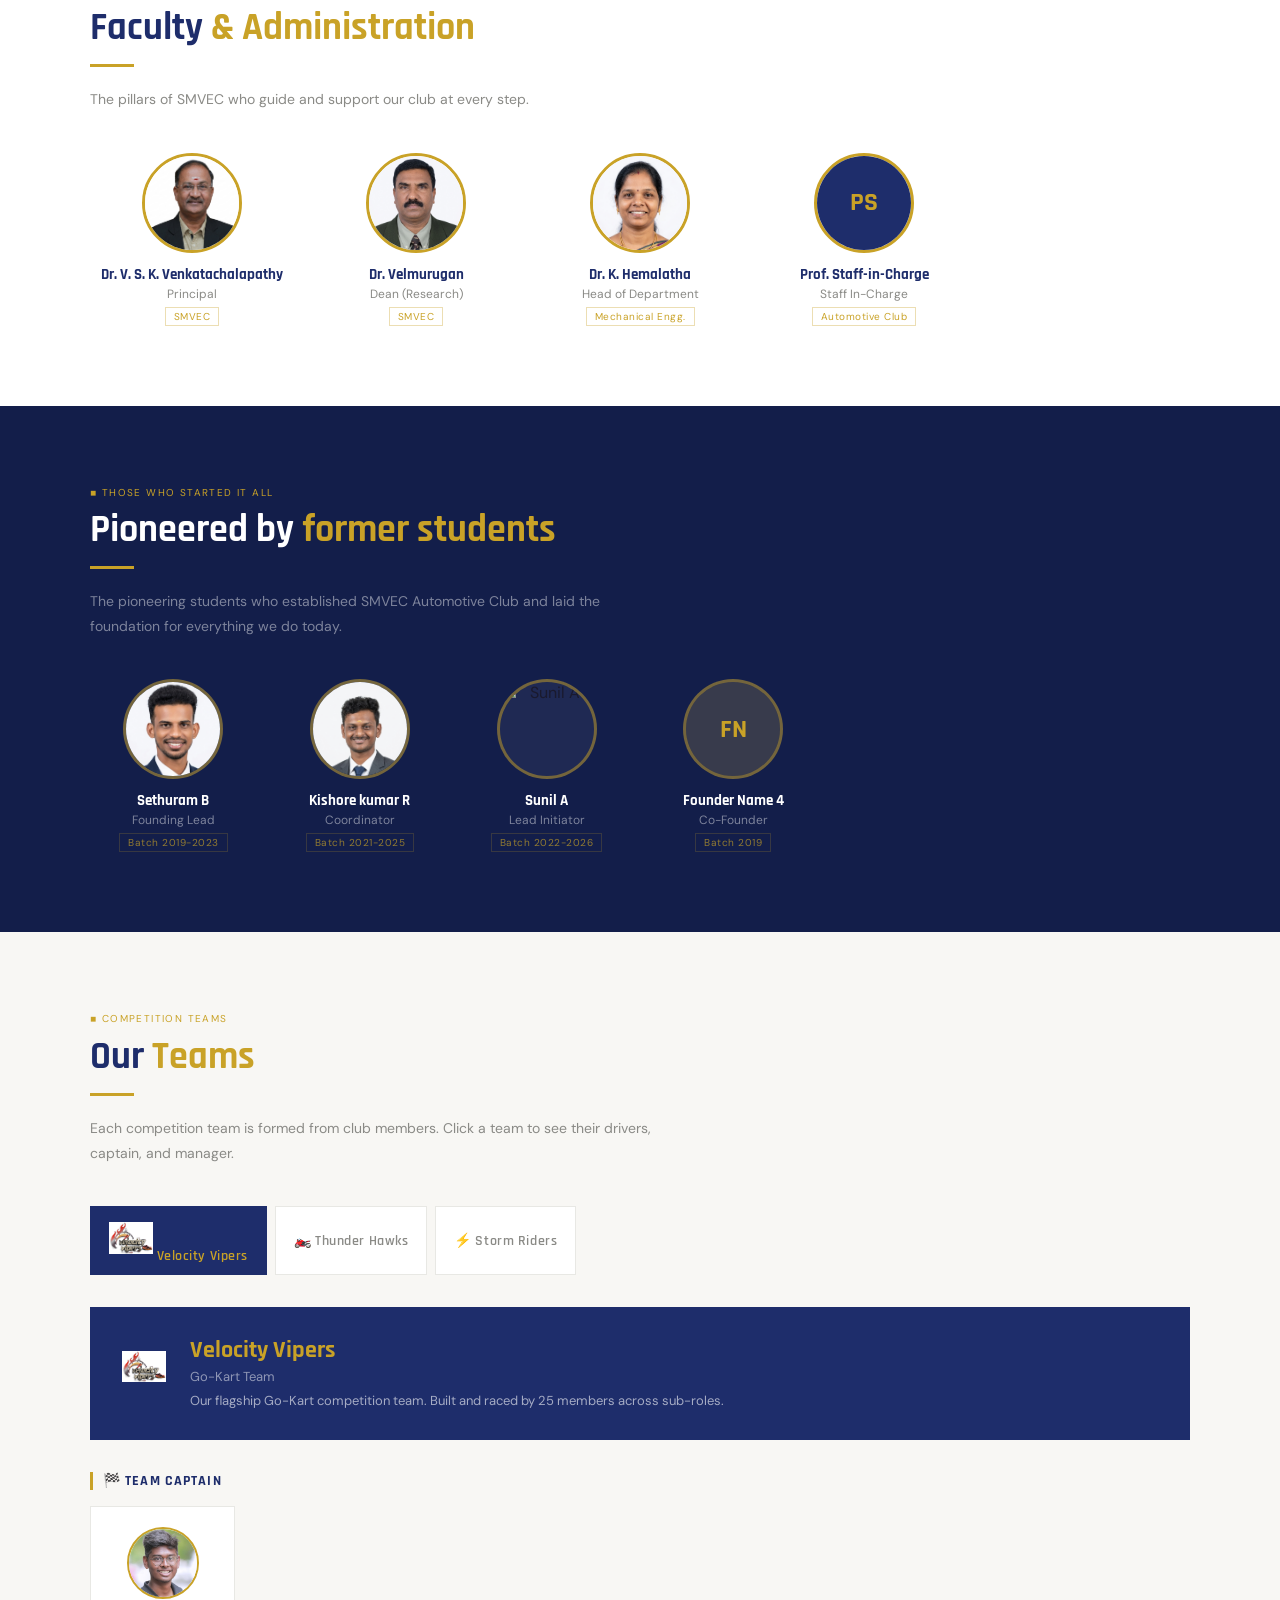
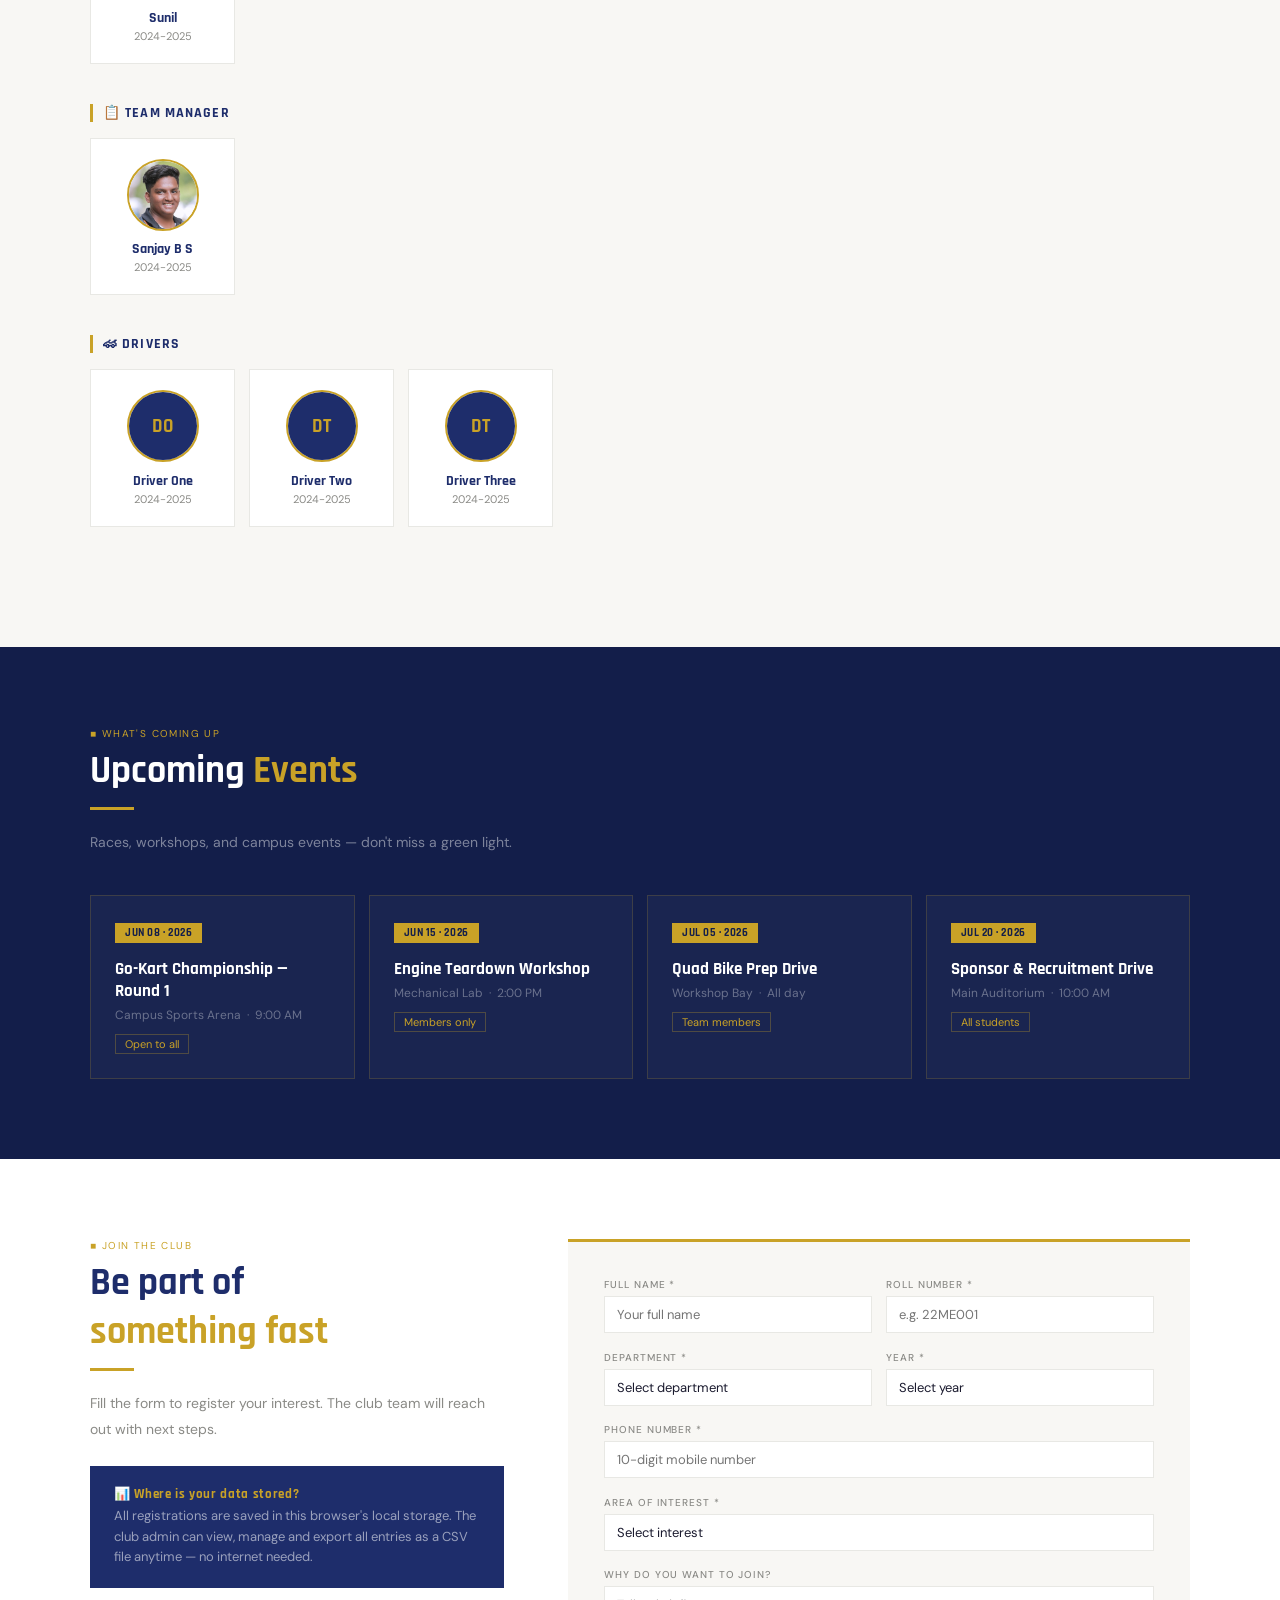
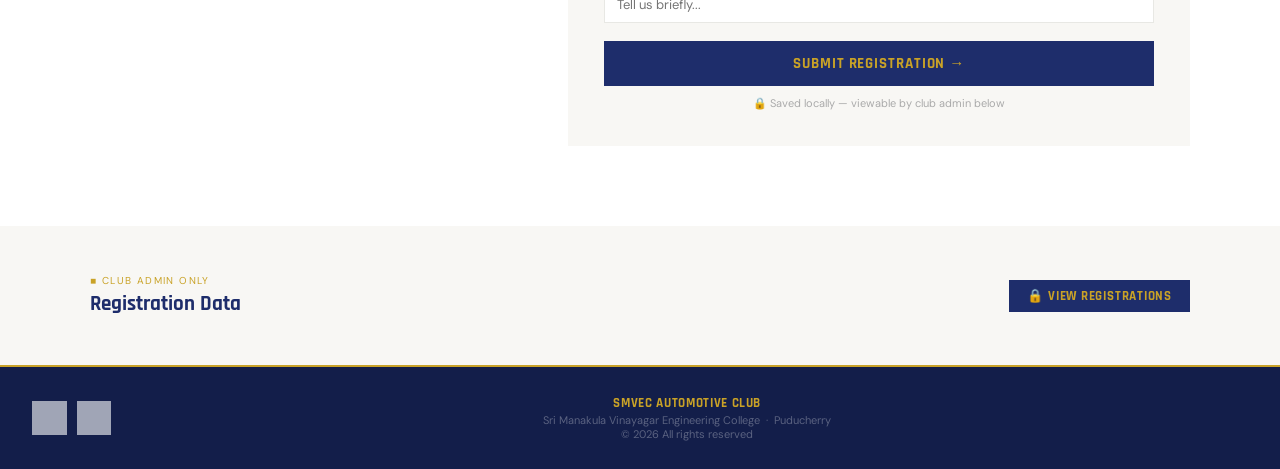
==== commit 82de456f: "Rename index.html.html to index.html" ====
--- a/index.html
+++ b/index.html
@@ -249,8 +249,8 @@
   <div class="hero-stats">
     <div class="hstat"><div class="hstat-n">3+</div><div class="hstat-l">Active Teams</div></div>
     <div class="hstat"><div class="hstat-n">75+</div><div class="hstat-l">Members</div></div>
-    <div class="hstat"><div class="hstat-n">5+</div><div class="hstat-l">Competitions</div></div>
-    <div class="hstat"><div class="hstat-n">2018</div><div class="hstat-l">Est. Year</div></div>
+    <div class="hstat"><div class="hstat-n">3+</div><div class="hstat-l">Competitions</div></div>
+    <div class="hstat"><div class="hstat-n">2023</div><div class="hstat-l">Est. Year</div></div>
   </div>
 </section>
 
@@ -436,7 +436,7 @@
 const FOUNDERS = [
   { name:"Sethuram B", role:"Founding Lead", batch:"Batch 2019-2023", photo:"sethuram.png" },
   { name:"Kishore kumar R", role:"Coordinator", batch:"Batch 2021-2025", photo:"kishore.png" },
-  { name:"Sunil A", role:"Lead Initiator", batch:"Batch 2022-2026", photo:"sunil.png" },
+  { name:"Sunil A", role:"Lead Initiator", batch:"Batch 2022-2026", photo:"sunilA.jpeg" },
   { name:"Founder Name 4", role:"Co-Founder", batch:"Batch 2019", photo:"" },
 ];
 
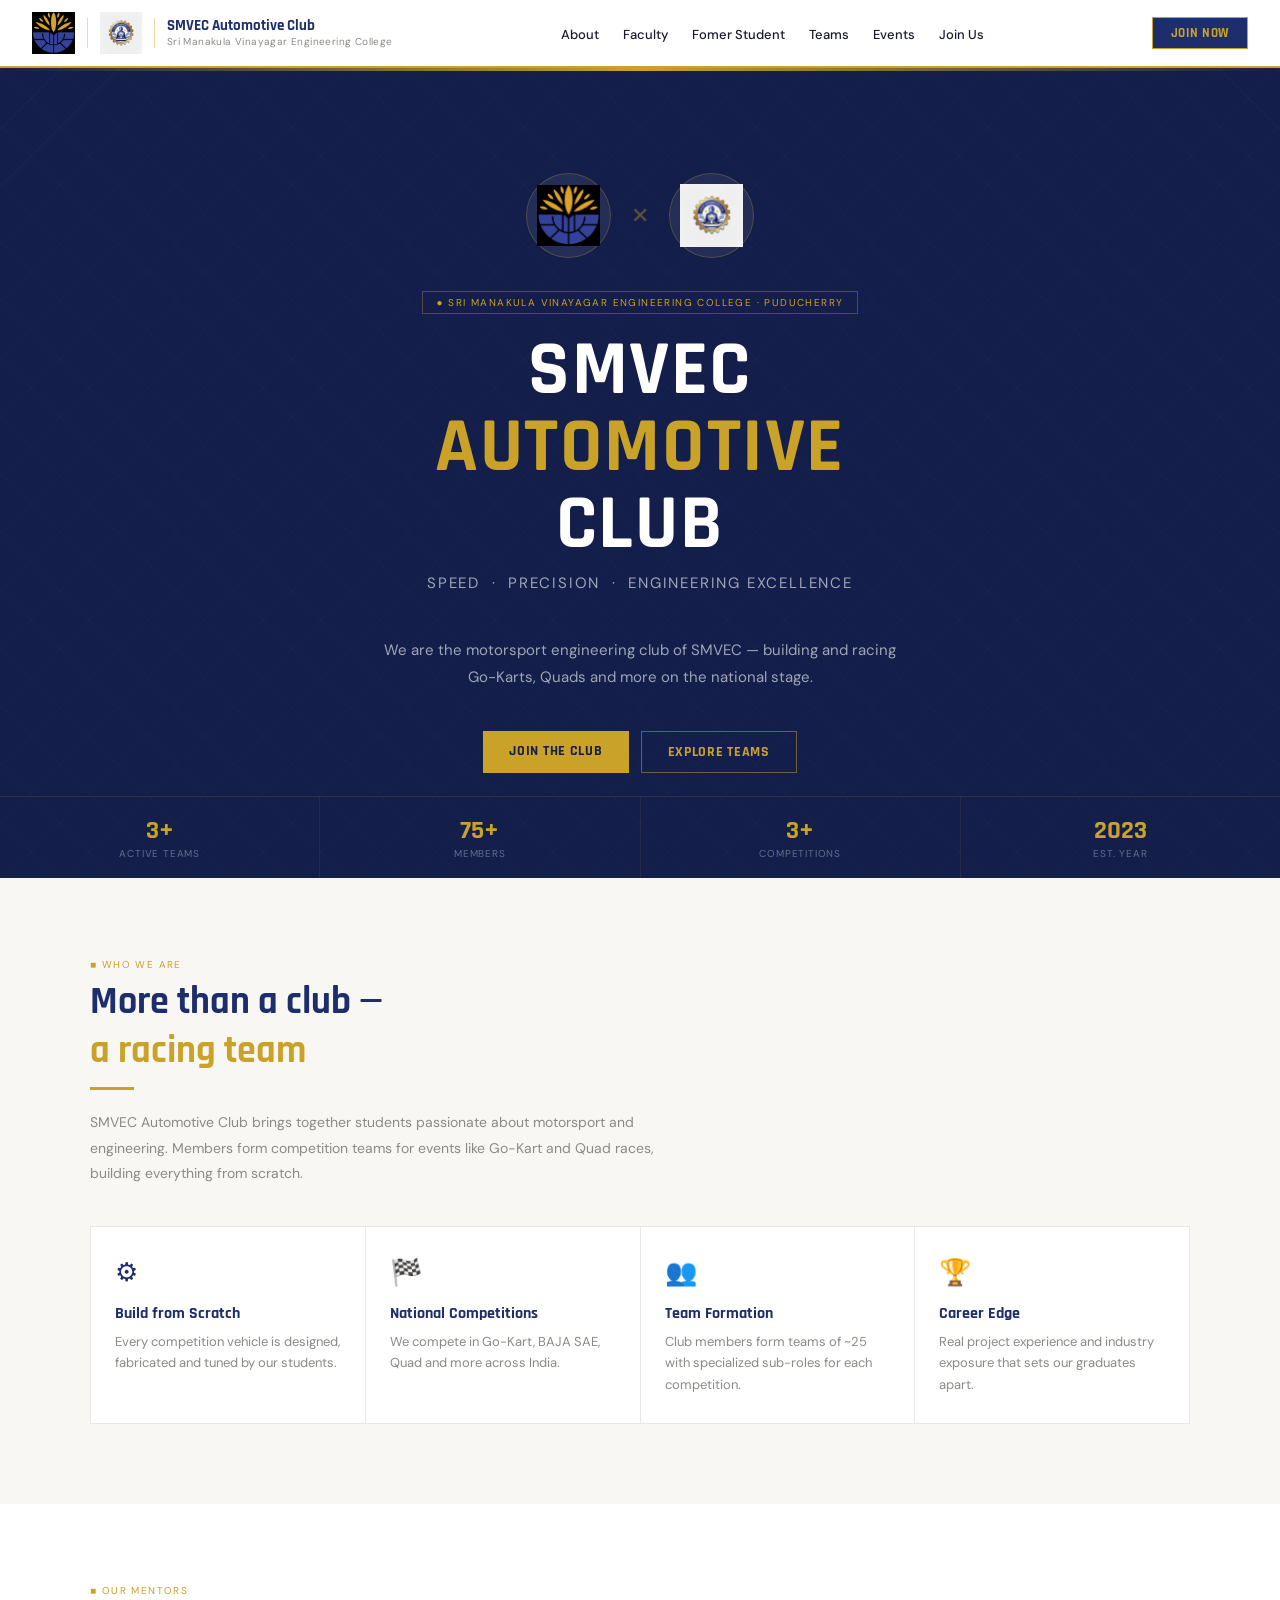
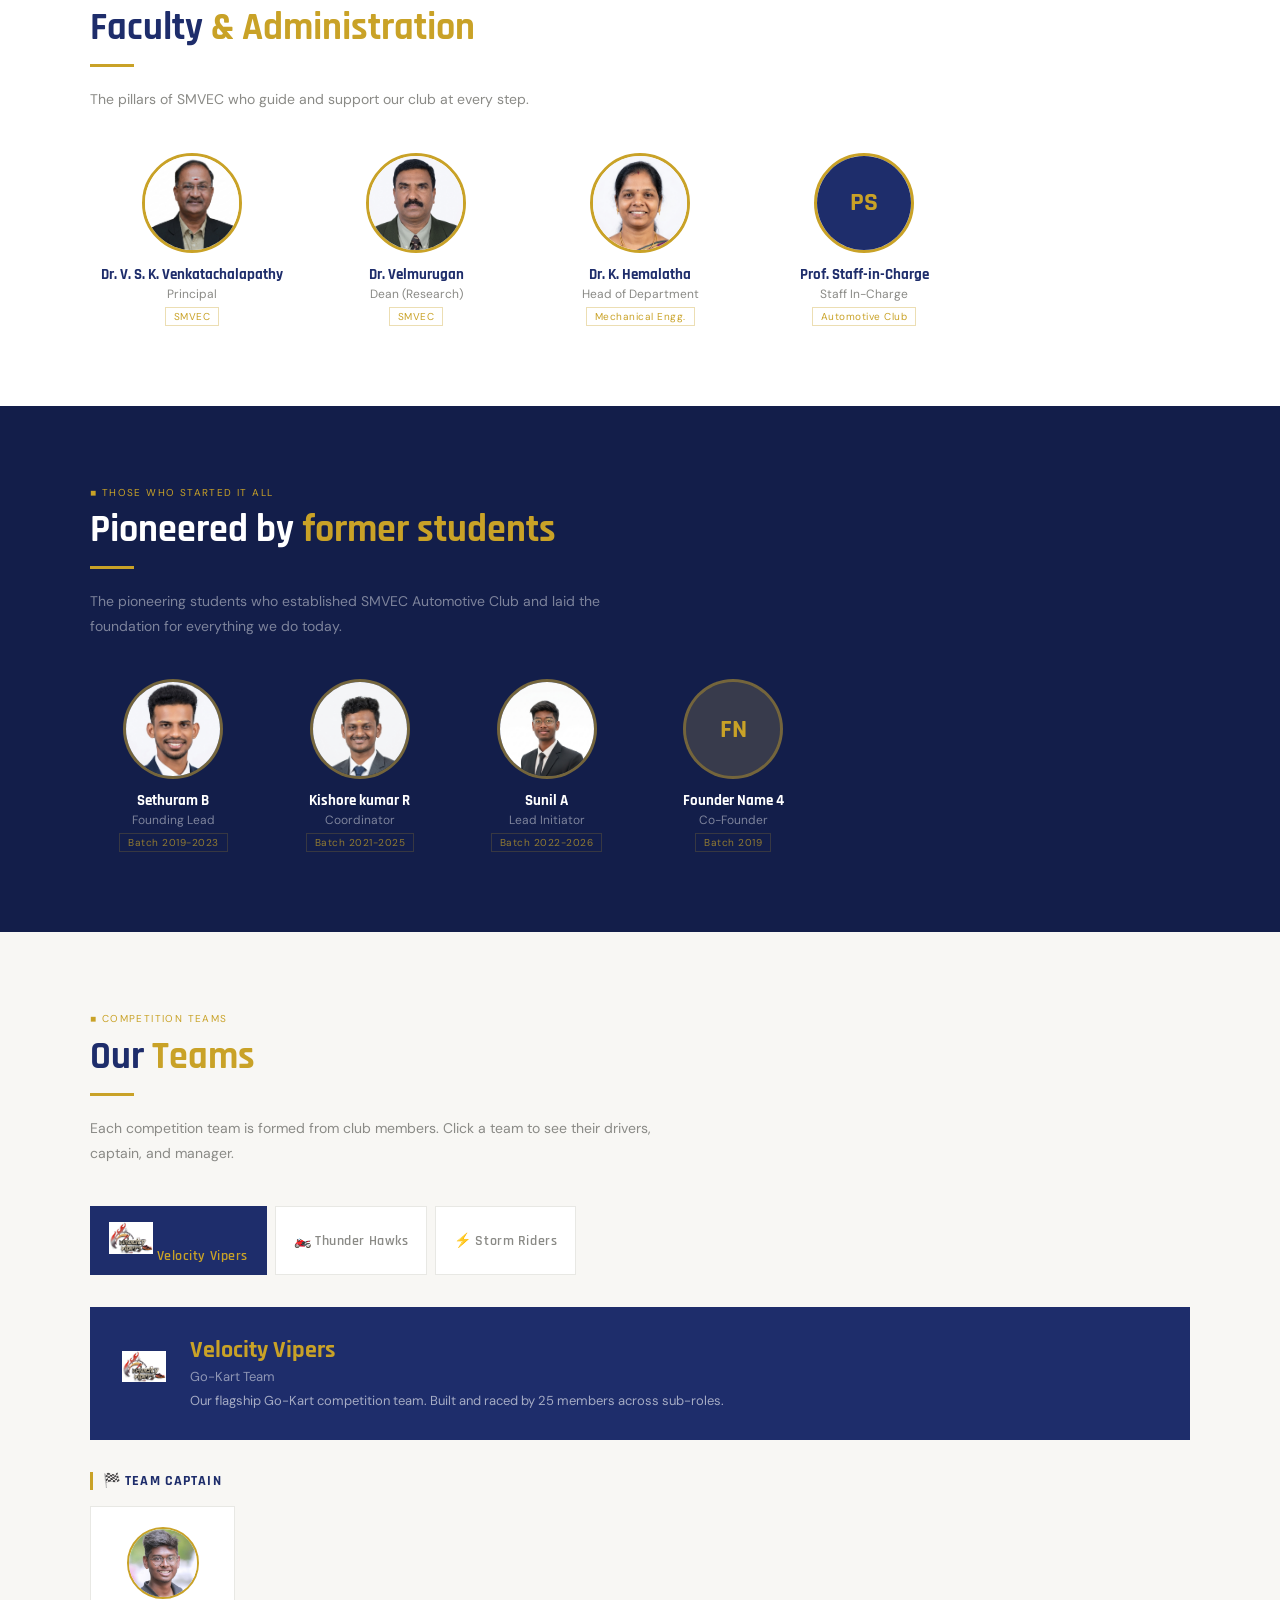
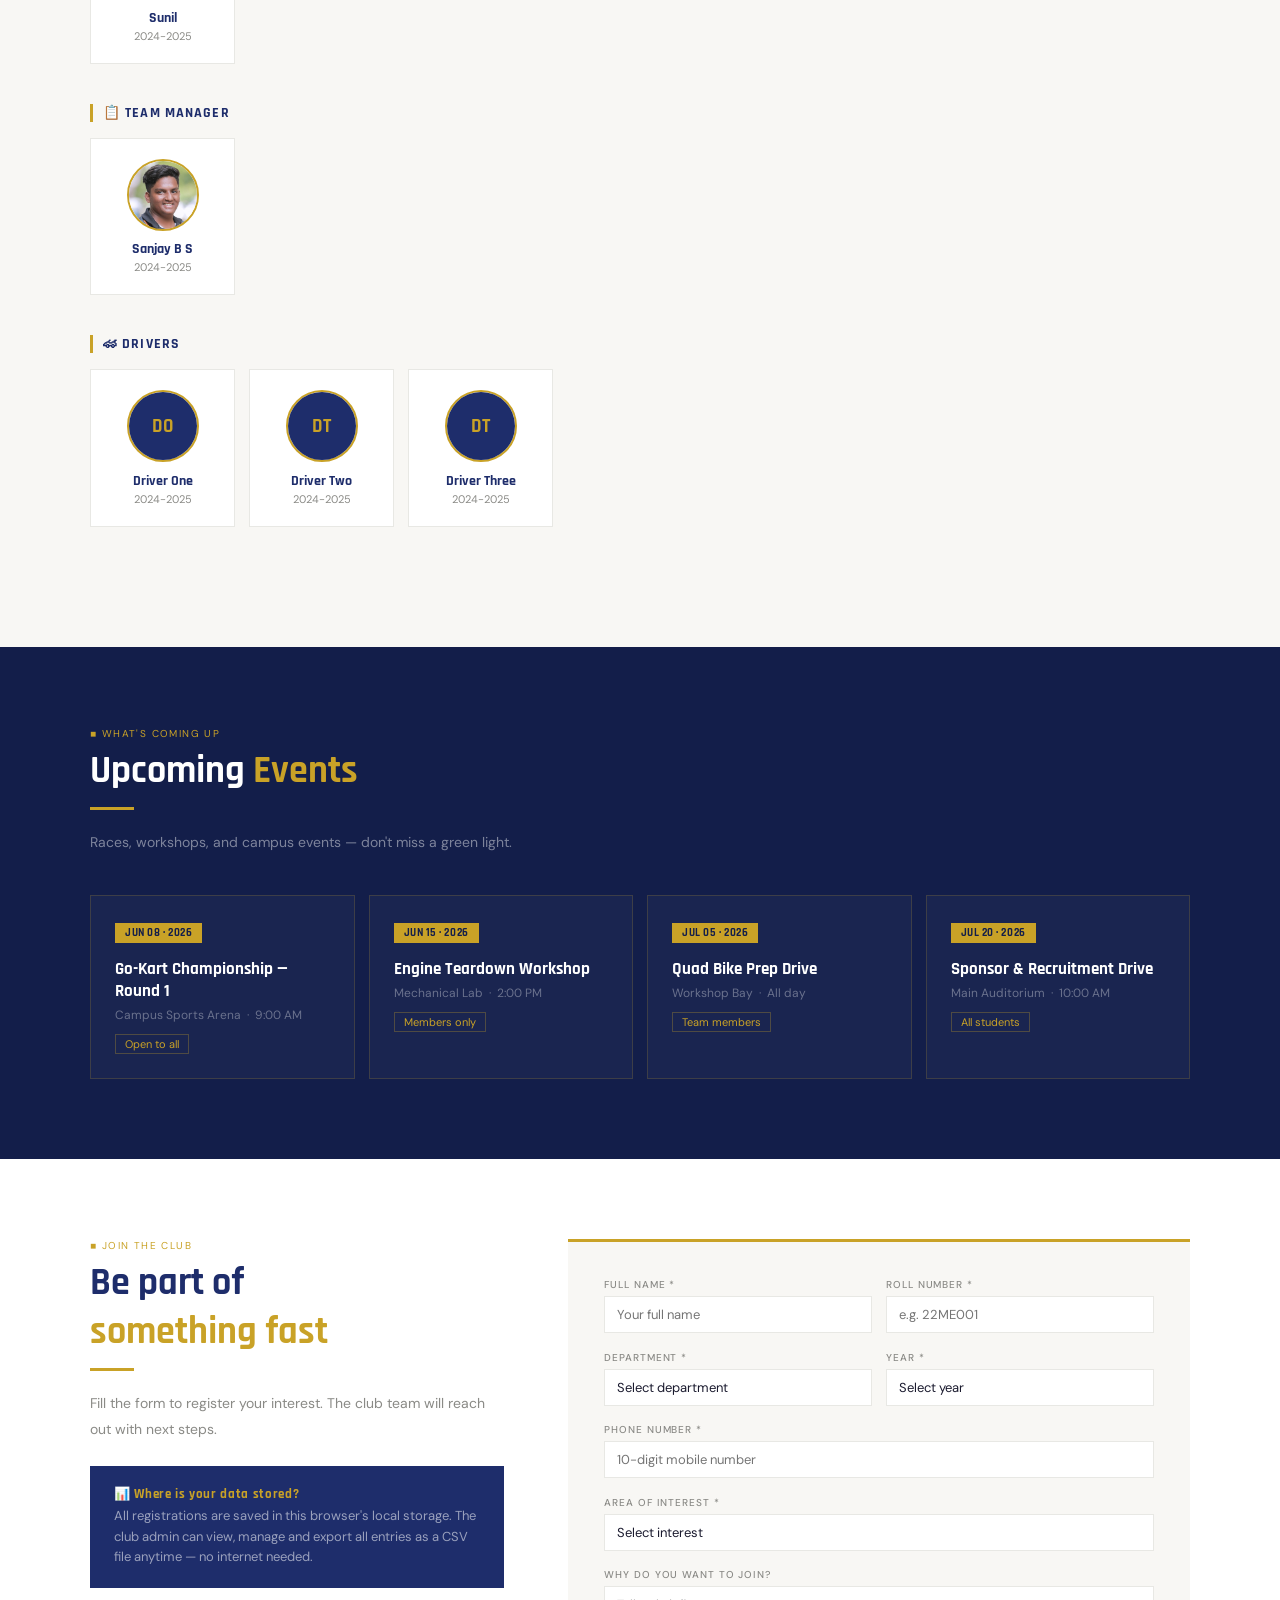
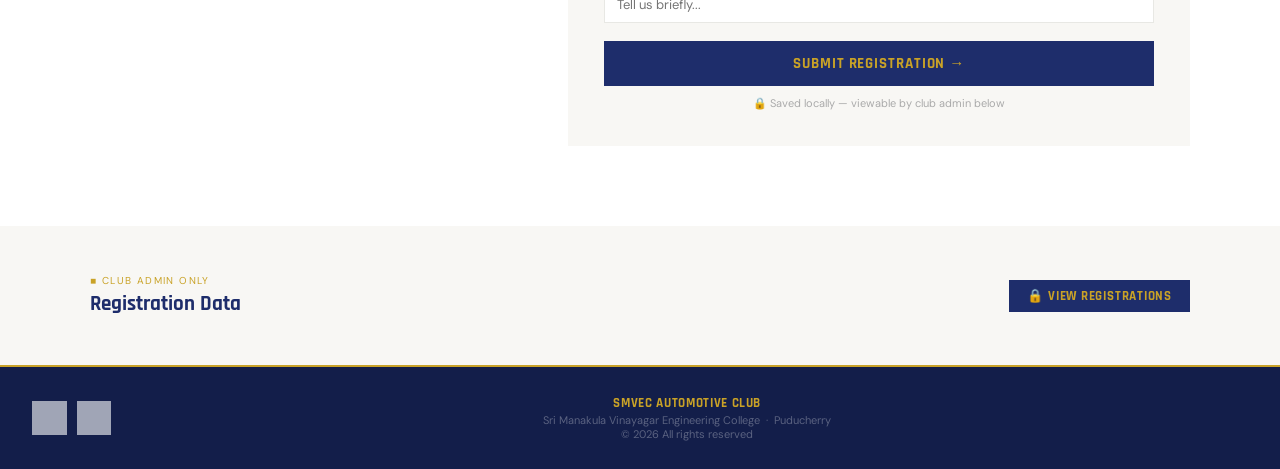
==== commit 13aa6862: "Update index.html" ====
--- a/index.html
+++ b/index.html
@@ -436,7 +436,7 @@
 const FOUNDERS = [
   { name:"Sethuram B", role:"Founding Lead", batch:"Batch 2019-2023", photo:"sethuram.png" },
   { name:"Kishore kumar R", role:"Coordinator", batch:"Batch 2021-2025", photo:"kishore.png" },
-  { name:"Sunil A", role:"Lead Initiator", batch:"Batch 2022-2026", photo:"sunilA.jpeg" },
+  { name:"Sunil A", role:"Lead Initiator", batch:"Batch 2022-2026", photo:"sunilA.png" },
   { name:"Founder Name 4", role:"Co-Founder", batch:"Batch 2019", photo:"" },
 ];
 
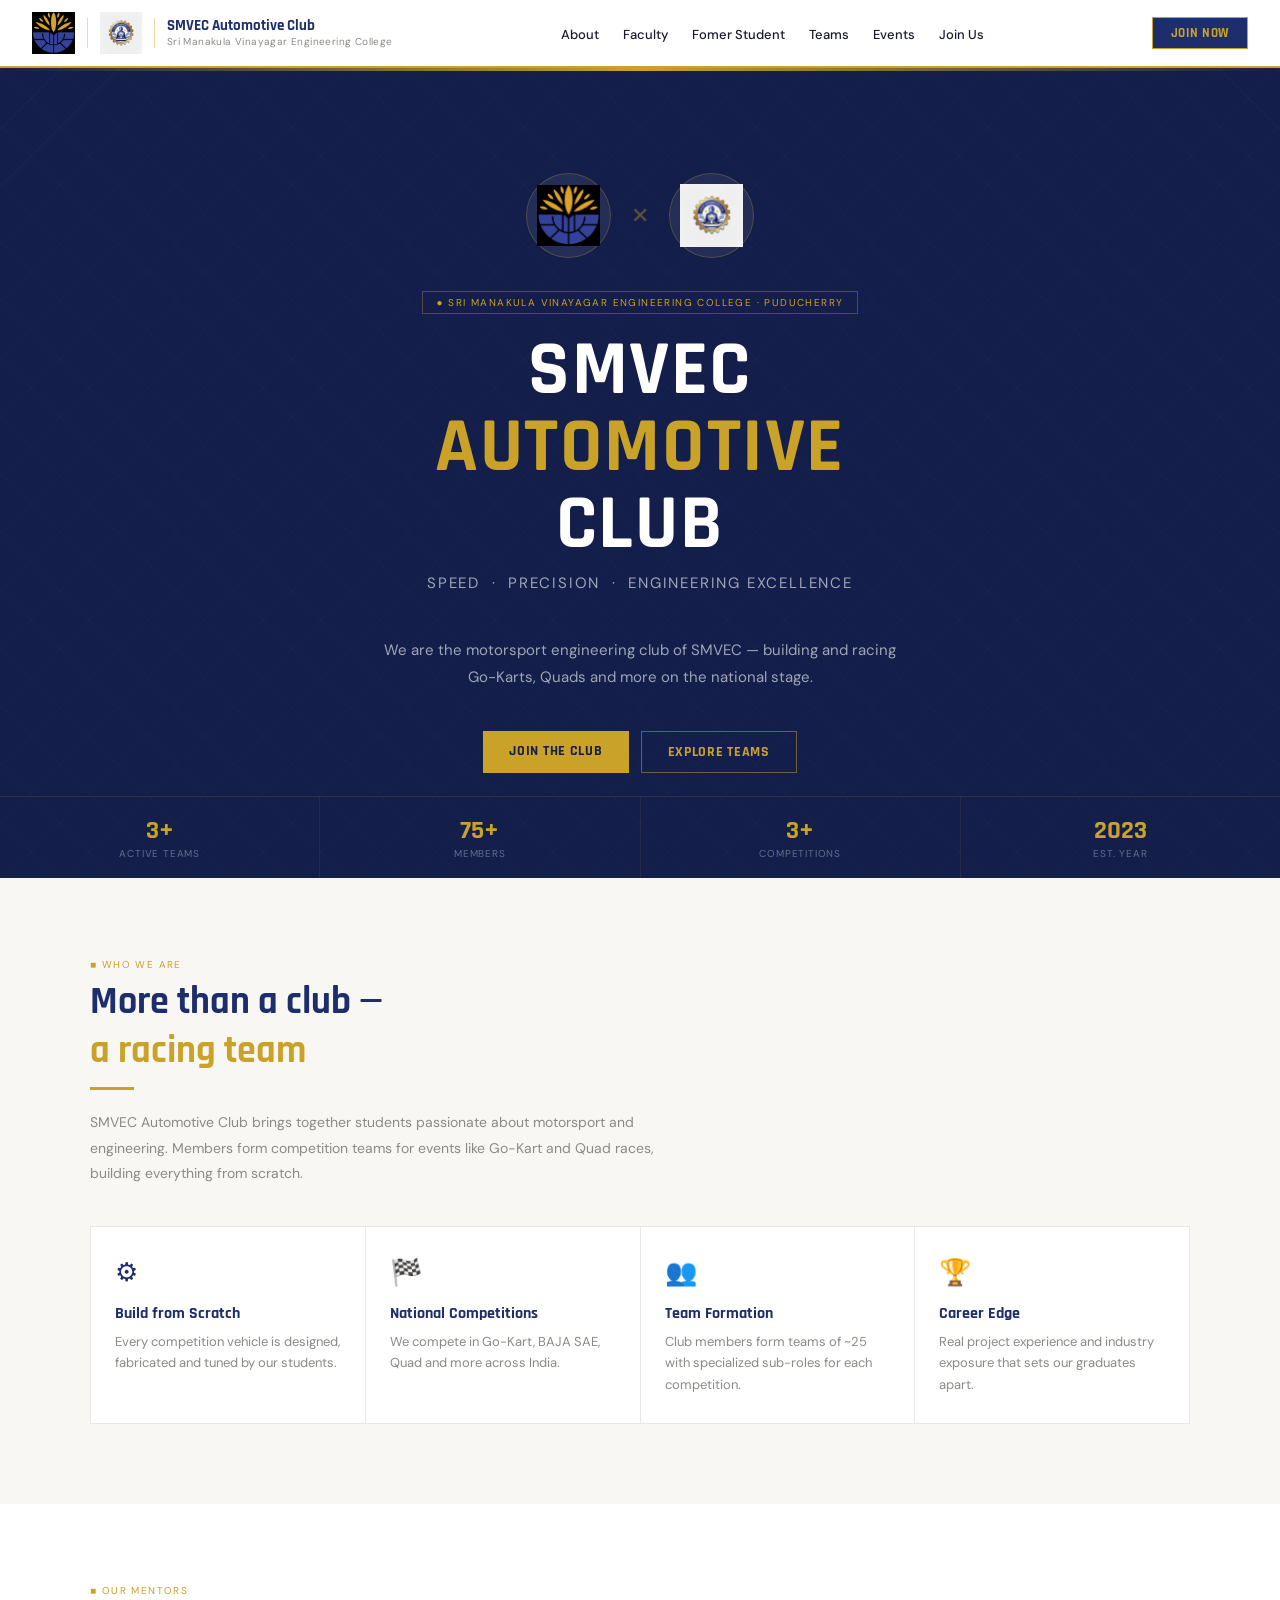
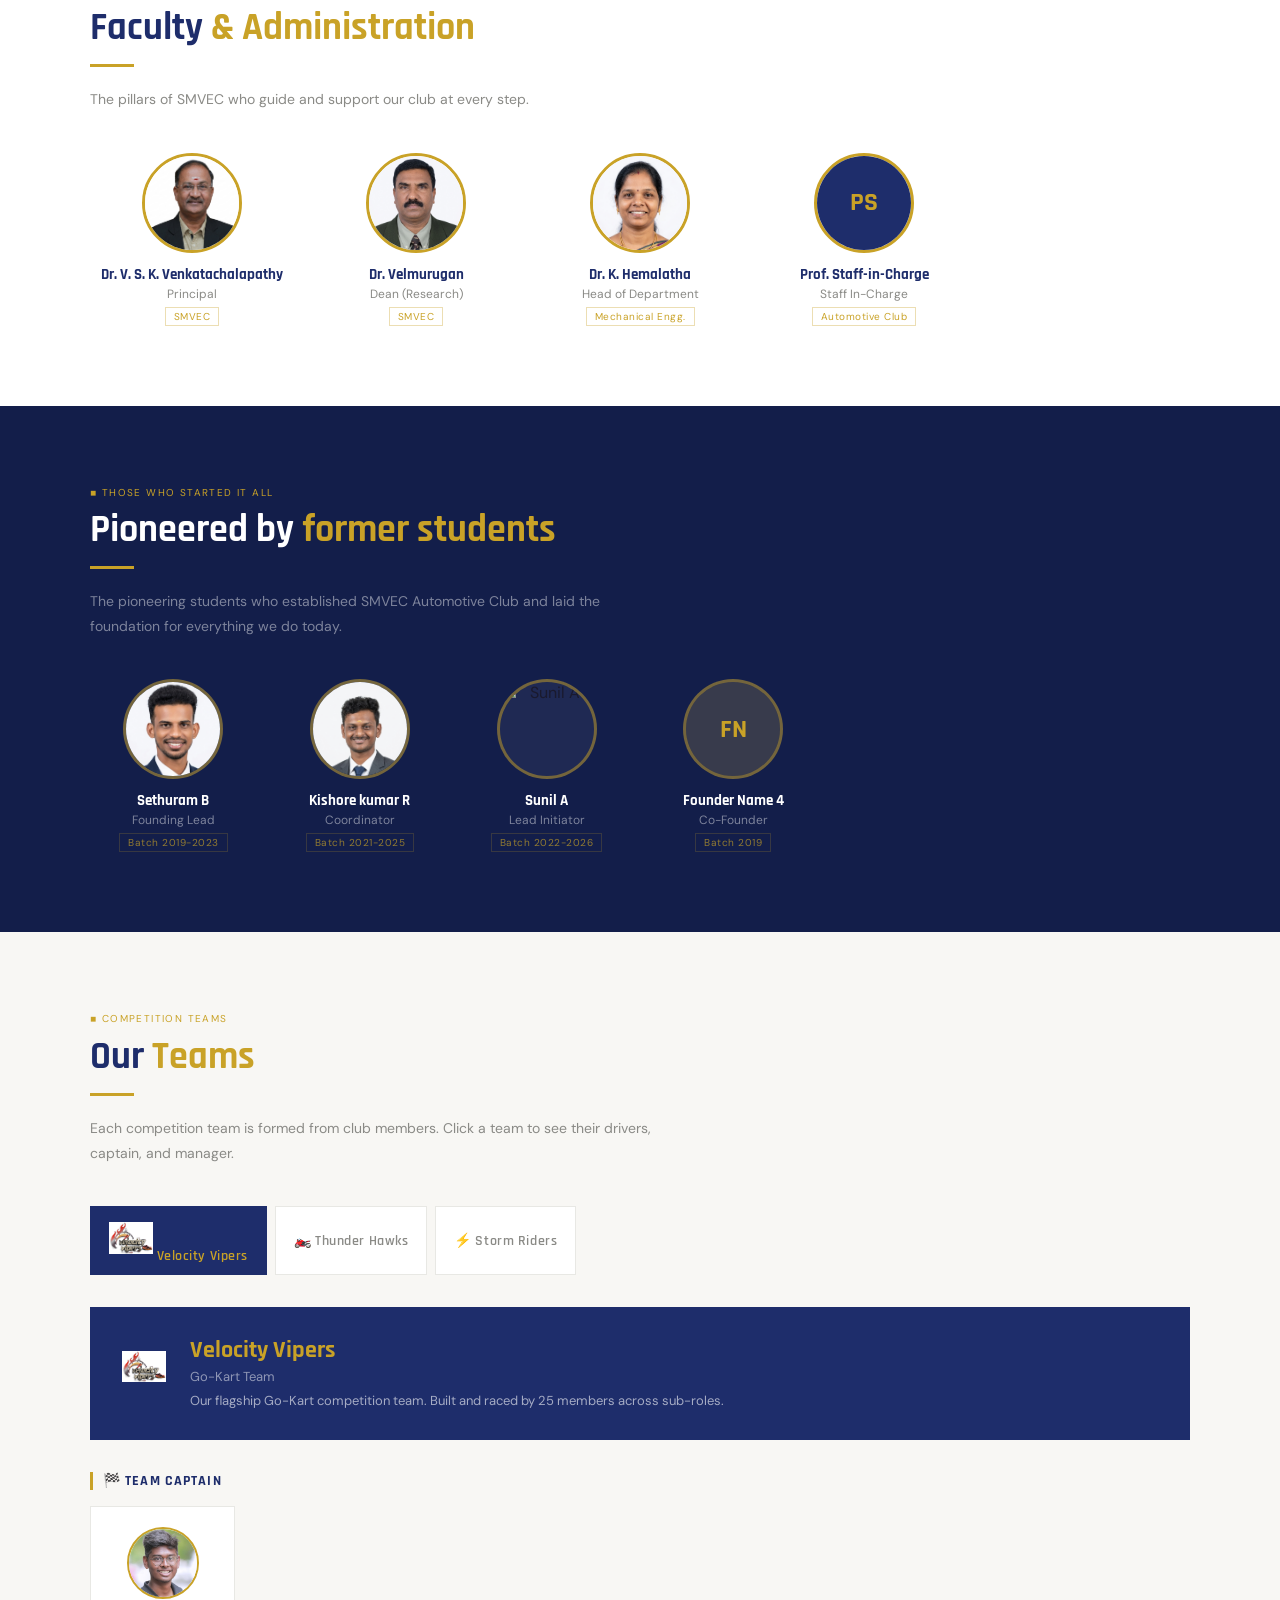
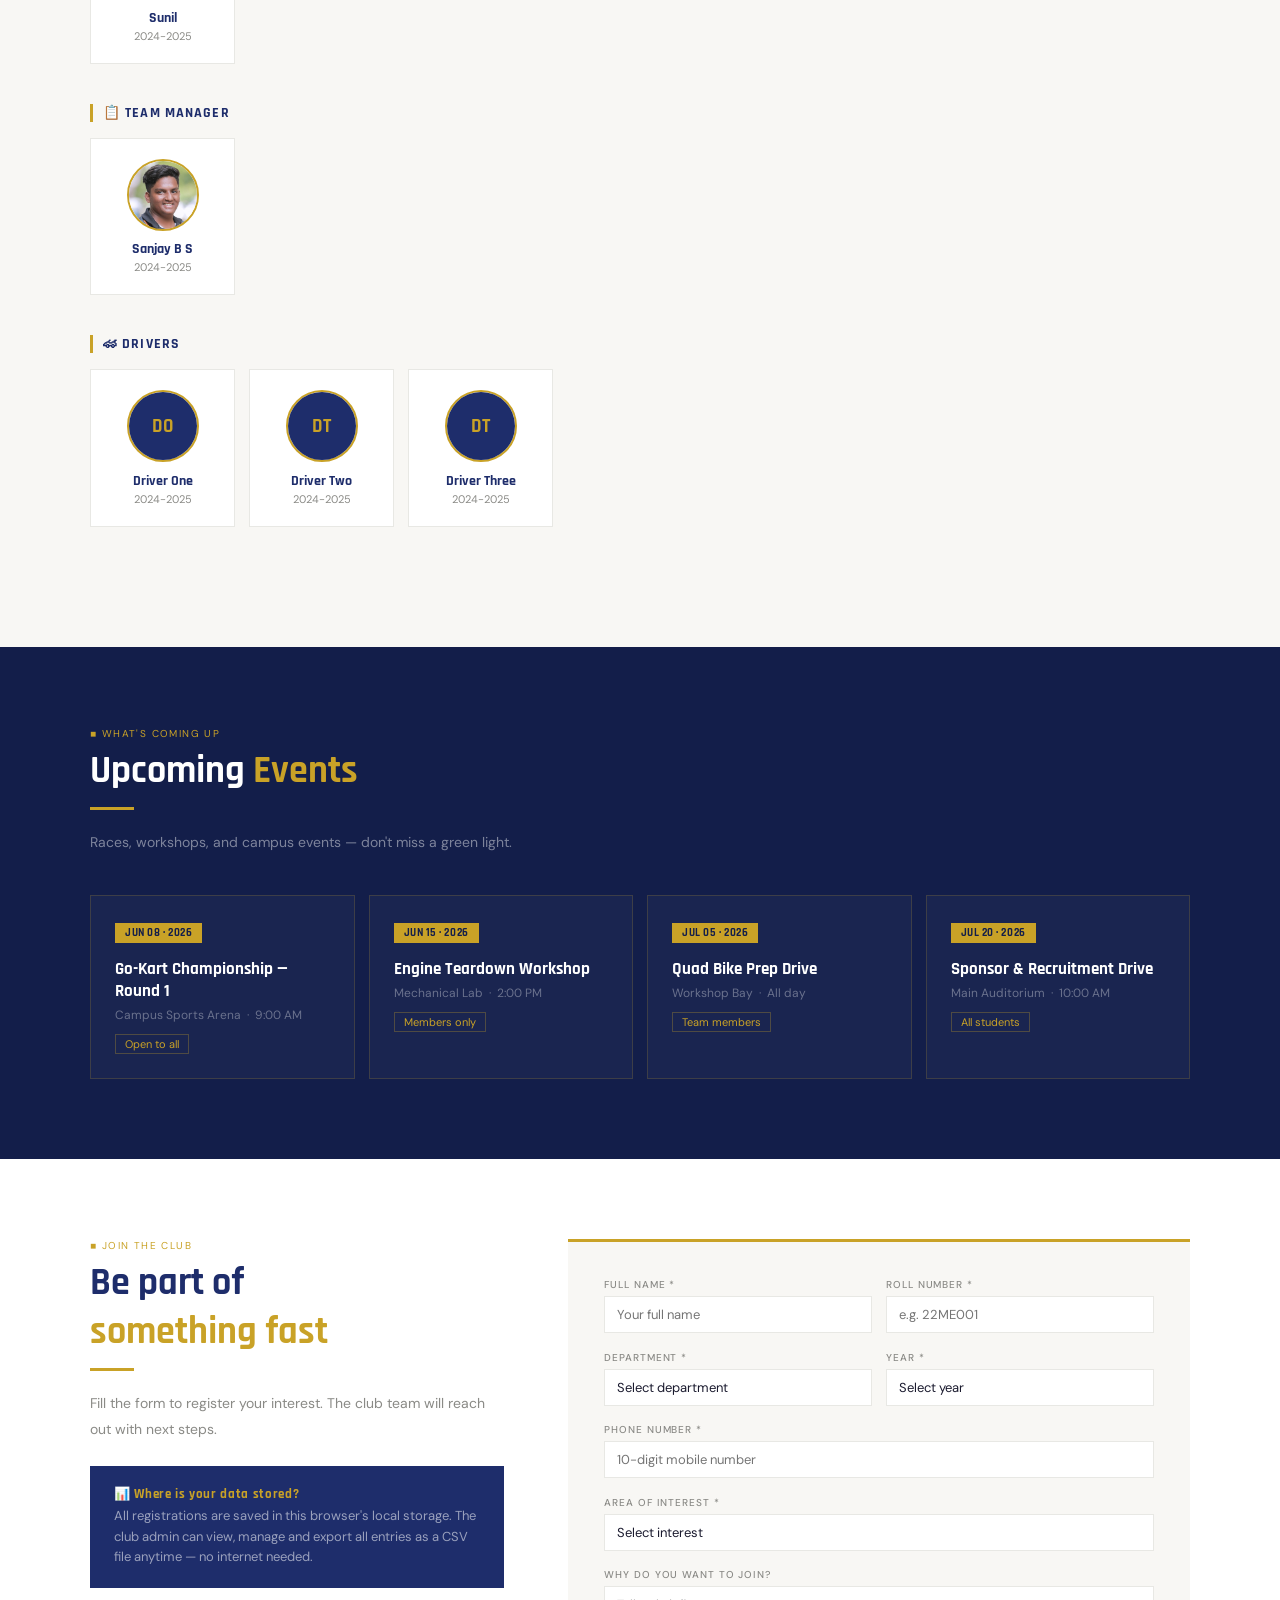
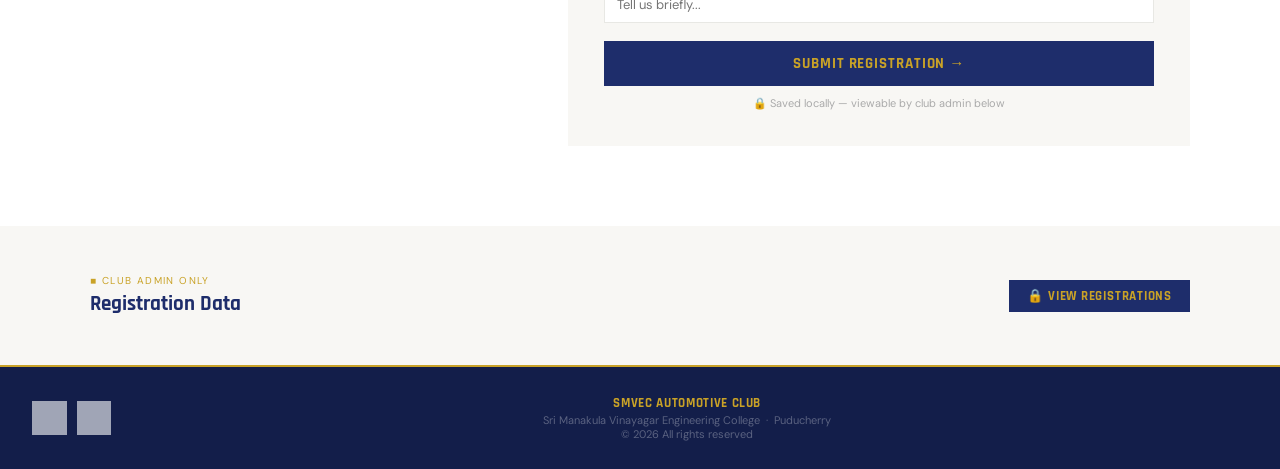
==== commit 0c2a3562: "Update index.html" ====
--- a/index.html
+++ b/index.html
@@ -436,7 +436,7 @@
 const FOUNDERS = [
   { name:"Sethuram B", role:"Founding Lead", batch:"Batch 2019-2023", photo:"sethuram.png" },
   { name:"Kishore kumar R", role:"Coordinator", batch:"Batch 2021-2025", photo:"kishore.png" },
-  { name:"Sunil A", role:"Lead Initiator", batch:"Batch 2022-2026", photo:"sunilA.png" },
+  { name:"Sunil A", role:"Lead Initiator", batch:"Batch 2022-2026", photo:"sunil.png" },
   { name:"Founder Name 4", role:"Co-Founder", batch:"Batch 2019", photo:"" },
 ];
 
